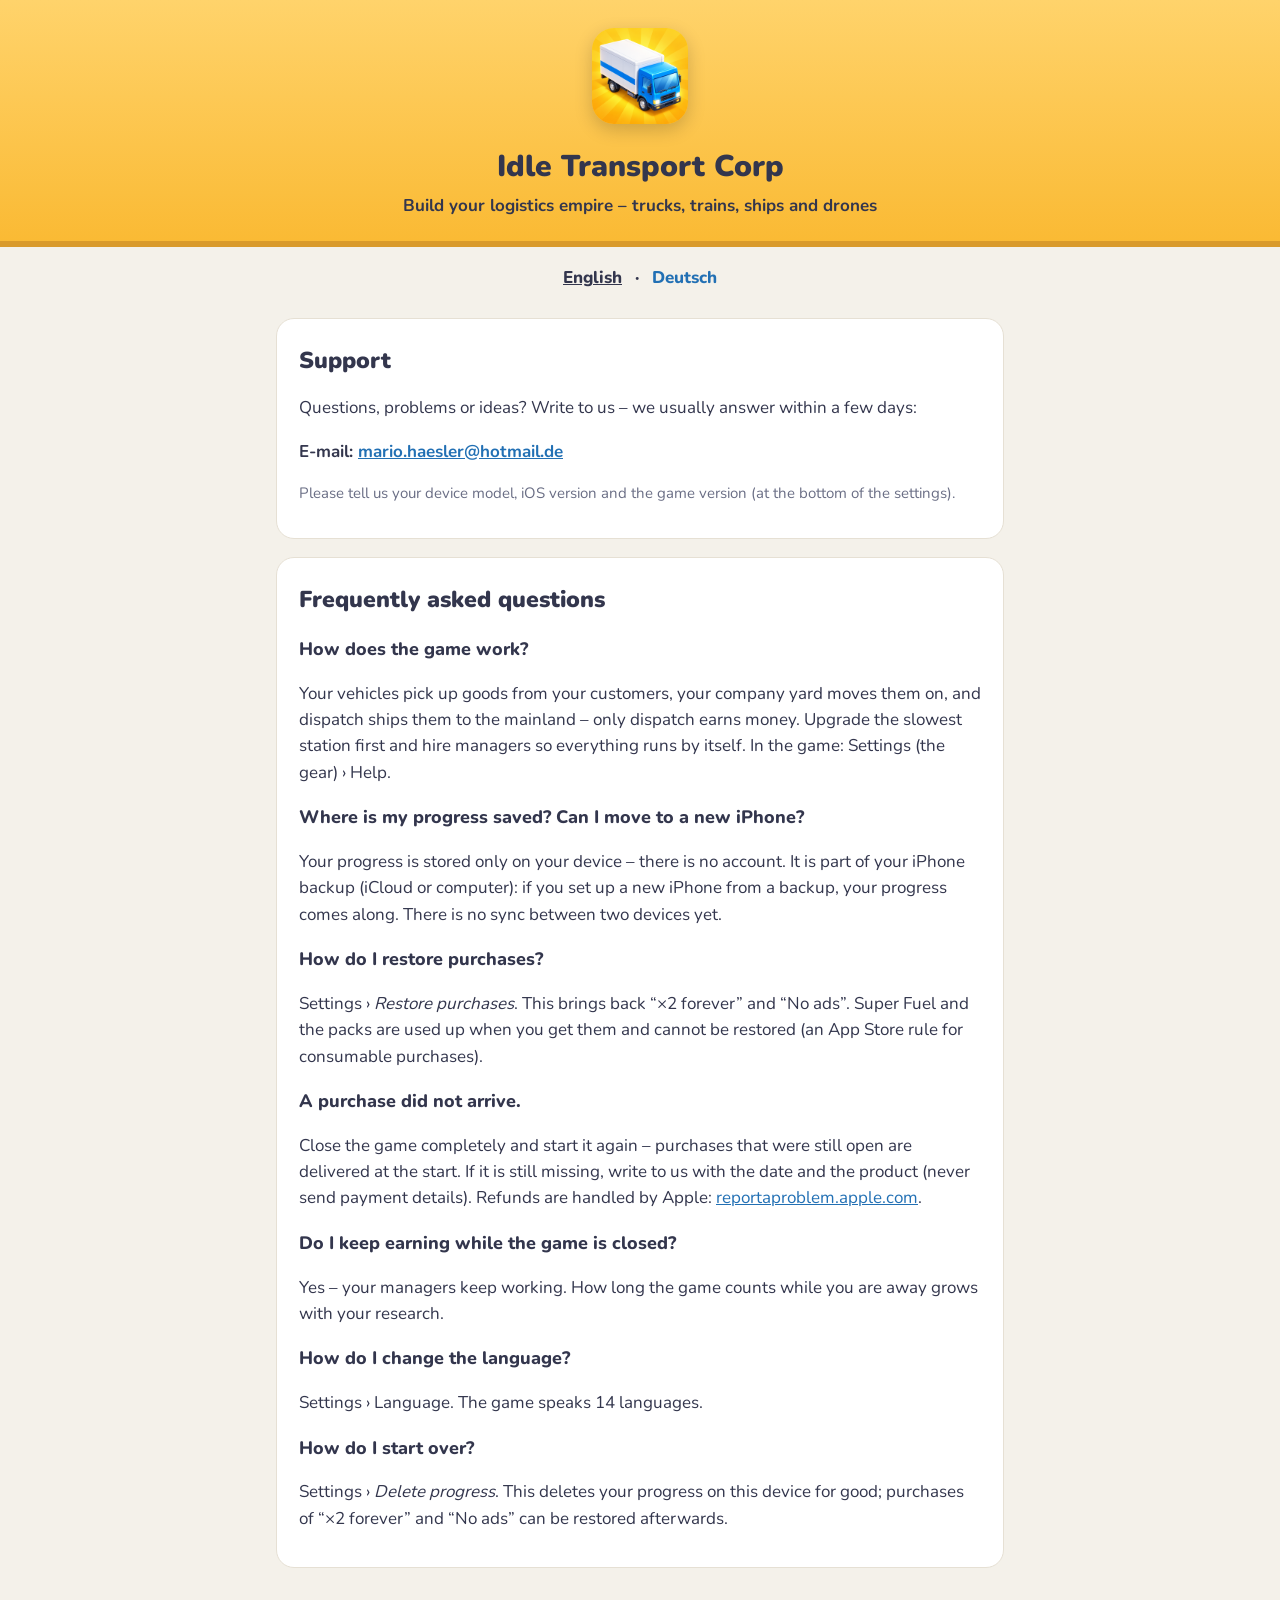
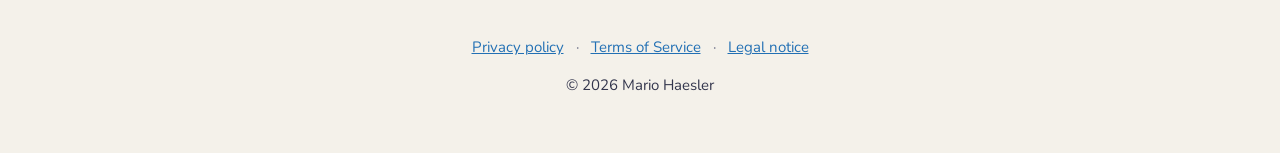
==== index.html @ 98b72921 "Add support, privacy policy, terms of service and legal notice Co-Authored-By: Claude Opus 5.5 <nore" ====
<!doctype html>
<html lang="en">
<head>
<meta charset="utf-8">
<meta name="viewport" content="width=device-width, initial-scale=1">
<title>Idle Transport Corp – Support</title>
<meta name="description" content="Support for Idle Transport Corp, the idle logistics game for iPhone: questions, purchases, contact.">
<link rel="icon" href="favicon.png">
<link rel="stylesheet" href="style.css">
<script src="site.js"></script>
</head>
<body>
<header>
  <img src="icon.png" alt="Idle Transport Corp">
  <h1>Idle Transport Corp</h1>
  <p data-lang="en">Build your logistics empire – trucks, trains, ships and drones</p>
  <p data-lang="de">Baue dein Logistik-Imperium – mit Lkw, Zügen, Schiffen und Drohnen</p>
</header>
<nav class="lang"><a href="#en">English</a> · <a href="#de">Deutsch</a></nav>
<main>

<div data-lang="en">
<section class="card">
  <h2>Support</h2>
  <p>Questions, problems or ideas? Write to us – we usually answer within a few days:</p>
  <p><strong>E-mail: <a href="mailto:mario.haesler@hotmail.de">mario.haesler@hotmail.de</a></strong></p>
  <p class="soft">Please tell us your device model, iOS version and the game version (at the bottom of the settings).</p>
</section>

<section class="card">
  <h2>Frequently asked questions</h2>

  <h3>How does the game work?</h3>
  <p>Your vehicles pick up goods from your customers, your company yard moves them on, and dispatch ships them to the
  mainland – only dispatch earns money. Upgrade the slowest station first and hire managers so everything runs by itself.
  In the game: Settings (the gear) › Help.</p>

  <h3>Where is my progress saved? Can I move to a new iPhone?</h3>
  <p>Your progress is stored only on your device – there is no account. It is part of your iPhone backup (iCloud or
  computer): if you set up a new iPhone from a backup, your progress comes along. There is no sync between two devices
  yet.</p>

  <h3>How do I restore purchases?</h3>
  <p>Settings › <em>Restore purchases</em>. This brings back “×2 forever” and “No ads”. Super Fuel and the packs are used
  up when you get them and cannot be restored (an App Store rule for consumable purchases).</p>

  <h3>A purchase did not arrive.</h3>
  <p>Close the game completely and start it again – purchases that were still open are delivered at the start. If it is
  still missing, write to us with the date and the product (never send payment details). Refunds are handled by Apple:
  <a href="https://reportaproblem.apple.com">reportaproblem.apple.com</a>.</p>

  <h3>Do I keep earning while the game is closed?</h3>
  <p>Yes – your managers keep working. How long the game counts while you are away grows with your research.</p>

  <h3>How do I change the language?</h3>
  <p>Settings › Language. The game speaks 14 languages.</p>

  <h3>How do I start over?</h3>
  <p>Settings › <em>Delete progress</em>. This deletes your progress on this device for good; purchases of “×2 forever”
  and “No ads” can be restored afterwards.</p>
</section>
</div>

<div data-lang="de">
<section class="card">
  <h2>Support</h2>
  <p>Fragen, Probleme oder Ideen? Schreib uns – wir antworten meist innerhalb weniger Tage:</p>
  <p><strong>E-Mail: <a href="mailto:mario.haesler@hotmail.de">mario.haesler@hotmail.de</a></strong></p>
  <p class="soft">Nenn uns bitte dein Gerätemodell, die iOS-Version und die Spielversion (unten in den Einstellungen).</p>
</section>

<section class="card">
  <h2>Häufige Fragen</h2>

  <h3>Wie funktioniert das Spiel?</h3>
  <p>Deine Fahrzeuge holen Waren bei deinen Kunden ab, dein Speditionshof schlägt sie um, und der Versand bringt sie zum
  Festland – erst der Versand bringt Geld. Bau zuerst die langsamste Station aus und stell Manager ein, dann läuft alles
  von selbst. Im Spiel: Einstellungen (Zahnrad) › Hilfe.</p>

  <h3>Wo liegt mein Spielstand? Kann ich auf ein neues iPhone umziehen?</h3>
  <p>Dein Spielstand liegt nur auf deinem Gerät – es gibt kein Konto. Er ist Teil deines iPhone-Backups (iCloud oder
  Computer): Richtest du ein neues iPhone aus einem Backup ein, kommt dein Spielstand mit. Einen Abgleich zwischen zwei
  Geräten gibt es noch nicht.</p>

  <h3>Wie stelle ich Käufe wieder her?</h3>
  <p>Einstellungen › <em>Käufe wiederherstellen</em>. Das holt „Für immer ×2“ und „Werbefrei“ zurück. Supertreibstoff und
  die Pakete werden beim Kauf verbraucht und lassen sich nicht wiederherstellen (eine Regel des App Store für
  Verbrauchsartikel).</p>

  <h3>Ein Kauf ist nicht angekommen.</h3>
  <p>Beende das Spiel ganz und starte es neu – noch offene Käufe werden beim Start nachgeliefert. Fehlt er dann immer
  noch, schreib uns mit Datum und Produkt (bitte nie Zahlungsdaten schicken). Erstattungen laufen über Apple:
  <a href="https://reportaproblem.apple.com">reportaproblem.apple.com</a>.</p>

  <h3>Verdiene ich weiter, wenn das Spiel geschlossen ist?</h3>
  <p>Ja – deine Manager arbeiten weiter. Wie lange das Spiel deine Abwesenheit anrechnet, wächst mit deiner Forschung.</p>

  <h3>Wie ändere ich die Sprache?</h3>
  <p>Einstellungen › Sprache. Das Spiel spricht 14 Sprachen.</p>

  <h3>Wie fange ich von vorn an?</h3>
  <p>Einstellungen › <em>Spielstand löschen</em>. Das löscht deinen Fortschritt auf diesem Gerät endgültig; „Für immer ×2“
  und „Werbefrei“ kannst du danach wiederherstellen.</p>
</section>
</div>

</main>
<footer>
  <a class="page" href="privacy.html"><span data-lang="en">Privacy policy</span><span data-lang="de">Datenschutzerklärung</span></a> ·
  <a class="page" href="terms.html"><span data-lang="en">Terms of Service</span><span data-lang="de">Nutzungsbedingungen</span></a> ·
  <a class="page" href="impressum.html"><span data-lang="en">Legal notice</span><span data-lang="de">Impressum</span></a>
  <p>© 2026 Mario Haesler</p>
</footer>
</body>
</html>
---- style.css ----
/* Idle Transport Corp - support, privacy and legal pages (GitHub Pages; no cookies, no third-party content). */
@font-face {
  font-family: "Nunito";
  src: url("fonts/Nunito.ttf") format("truetype");
  font-weight: 200 1000;
  font-display: swap;
}

:root {
  --bg: #f4f1ea;
  --card: #ffffff;
  --ink: #33364d;
  --ink-soft: #6a6e85;
  --brand: #faba34;
  --brand-edge: #d99a2b;
  --link: #2270b4;
  --line: #e6e0d4;
  --mark: #ffe9a8;
}

@media (prefers-color-scheme: dark) {
  :root:not([data-theme="light"]) {
    --bg: #1d1f2b;
    --card: #282b3a;
    --ink: #eef0f7;
    --ink-soft: #a9adc2;
    --link: #7fb8ec;
    --line: #3a3e52;
    --mark: #6b5414;
  }
}

* { box-sizing: border-box; }

body {
  margin: 0;
  background: var(--bg);
  color: var(--ink);
  font-family: "Nunito", -apple-system, "Segoe UI", Roboto, sans-serif;
  font-size: 17px;
  line-height: 1.55;
}

header {
  background: linear-gradient(180deg, #ffd36b, var(--brand));
  border-bottom: 6px solid var(--brand-edge);
  padding: 28px 16px 22px;
  text-align: center;
  color: #33364d;
}

header img { width: 96px; height: 96px; border-radius: 22px; box-shadow: 0 6px 18px rgba(0, 0, 0, 0.18); }
header h1 { margin: 12px 0 2px; font-size: 30px; font-weight: 900; }
header p { margin: 0; font-weight: 700; }

nav.lang { text-align: center; margin: 18px 0 0; font-weight: 800; }
nav.lang a { color: var(--link); text-decoration: none; margin: 0 8px; }
nav.lang a.on { color: var(--ink); text-decoration: underline; }

main { max-width: 760px; margin: 0 auto; padding: 8px 16px 40px; }

section.card {
  background: var(--card);
  border: 1px solid var(--line);
  border-radius: 18px;
  padding: 6px 22px 18px;
  margin: 18px 0;
}

h2 { font-size: 23px; font-weight: 900; margin: 18px 0 6px; }
h3 { font-size: 18px; font-weight: 800; margin: 18px 0 4px; }
p, li { color: var(--ink); }
.soft { color: var(--ink-soft); font-size: 15px; }
a { color: var(--link); }
mark { background: var(--mark); color: inherit; padding: 0 3px; border-radius: 4px; }

footer { text-align: center; padding: 10px 16px 40px; color: var(--ink-soft); font-size: 15px; }
footer a { margin: 0 8px; }

/* Only the visitor's language when JavaScript runs (site.js); without it both stay. */
.js [data-lang]:not(.shown) { display: none; }
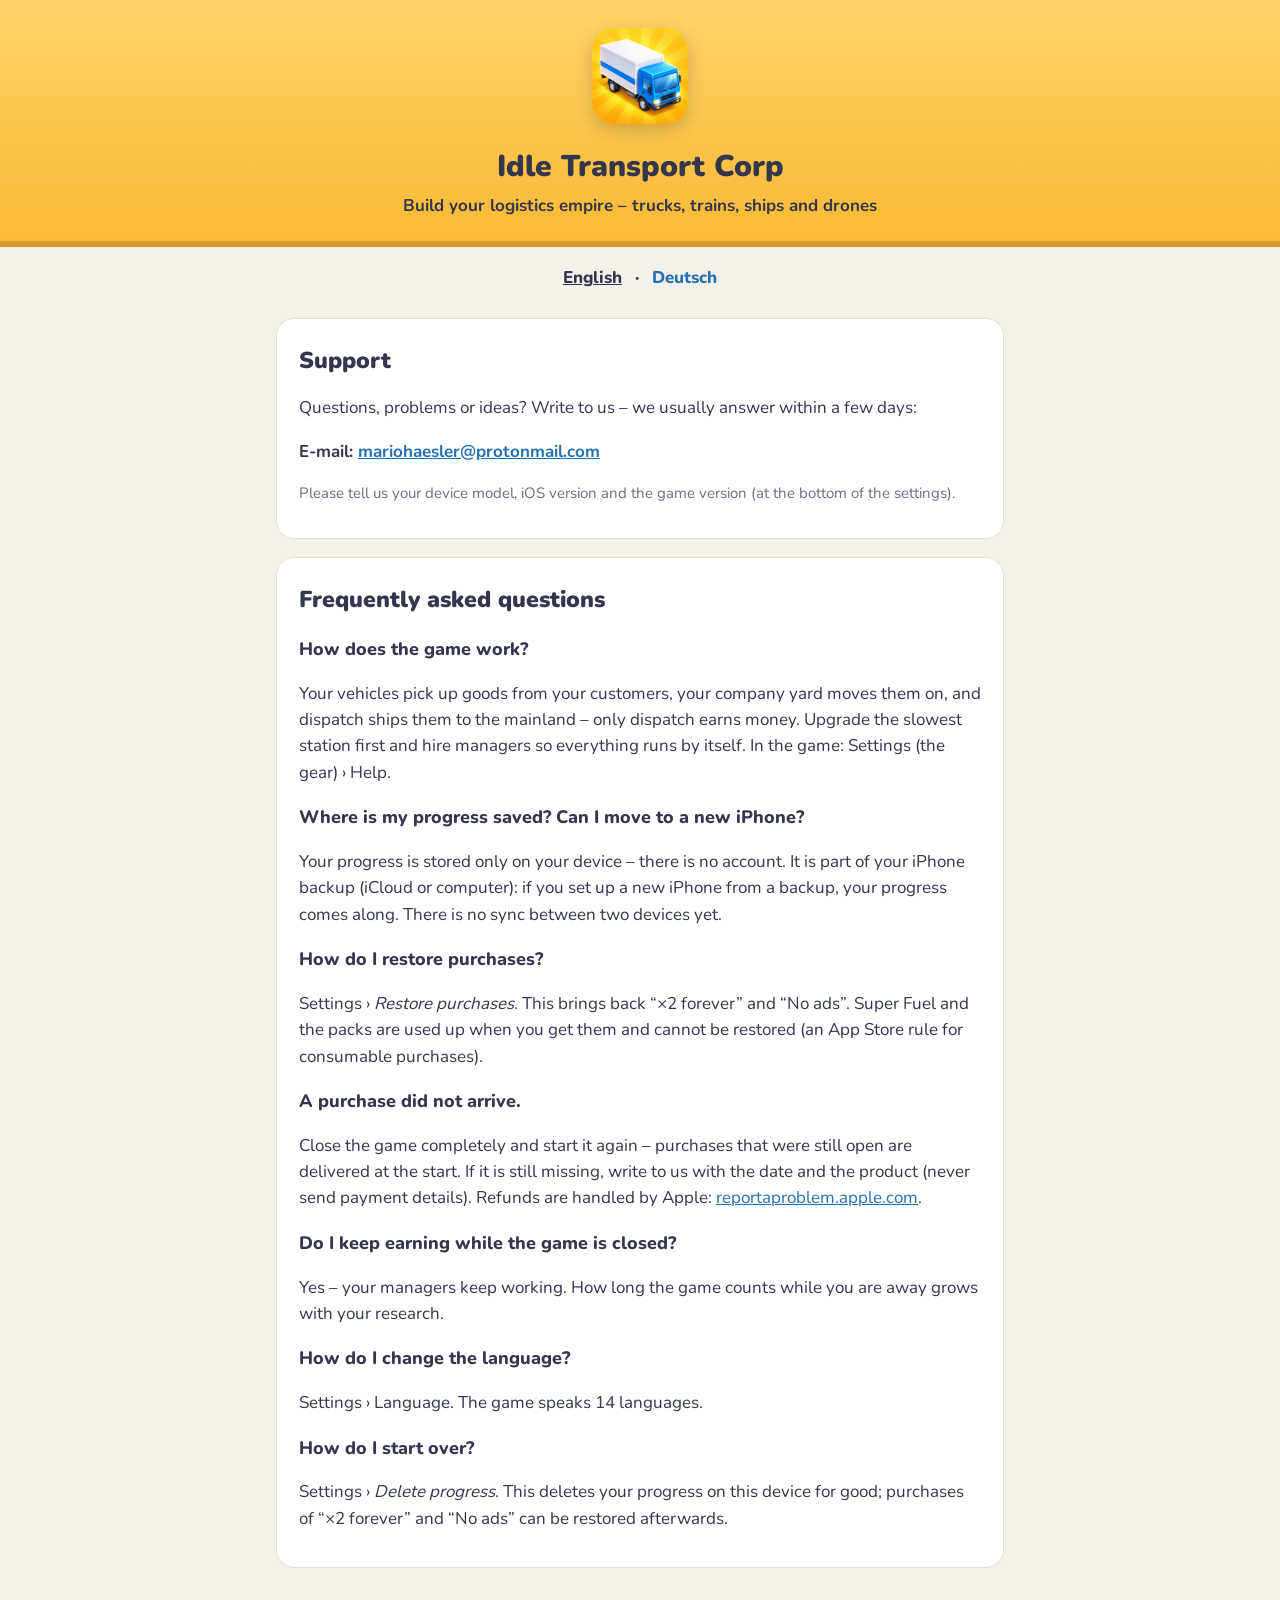
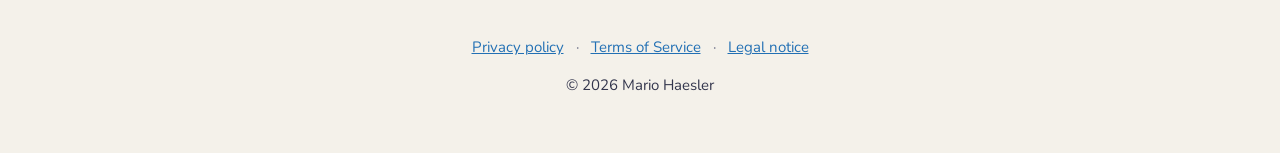
==== commit f8e49c33: "Contact e-mail: protonmail address Co-Authored-By: Claude Opus 5.5 <noreply@anthropic.com> Claude-Se" ====
--- a/index.html
+++ b/index.html
@@ -23,7 +23,7 @@
 <section class="card">
   <h2>Support</h2>
   <p>Questions, problems or ideas? Write to us – we usually answer within a few days:</p>
-  <p><strong>E-mail: <a href="mailto:mario.haesler@hotmail.de">mario.haesler@hotmail.de</a></strong></p>
+  <p><strong>E-mail: <a href="mailto:mariohaesler@protonmail.com">mariohaesler@protonmail.com</a></strong></p>
   <p class="soft">Please tell us your device model, iOS version and the game version (at the bottom of the settings).</p>
 </section>
 
@@ -65,7 +65,7 @@
 <section class="card">
   <h2>Support</h2>
   <p>Fragen, Probleme oder Ideen? Schreib uns – wir antworten meist innerhalb weniger Tage:</p>
-  <p><strong>E-Mail: <a href="mailto:mario.haesler@hotmail.de">mario.haesler@hotmail.de</a></strong></p>
+  <p><strong>E-Mail: <a href="mailto:mariohaesler@protonmail.com">mariohaesler@protonmail.com</a></strong></p>
   <p class="soft">Nenn uns bitte dein Gerätemodell, die iOS-Version und die Spielversion (unten in den Einstellungen).</p>
 </section>
 
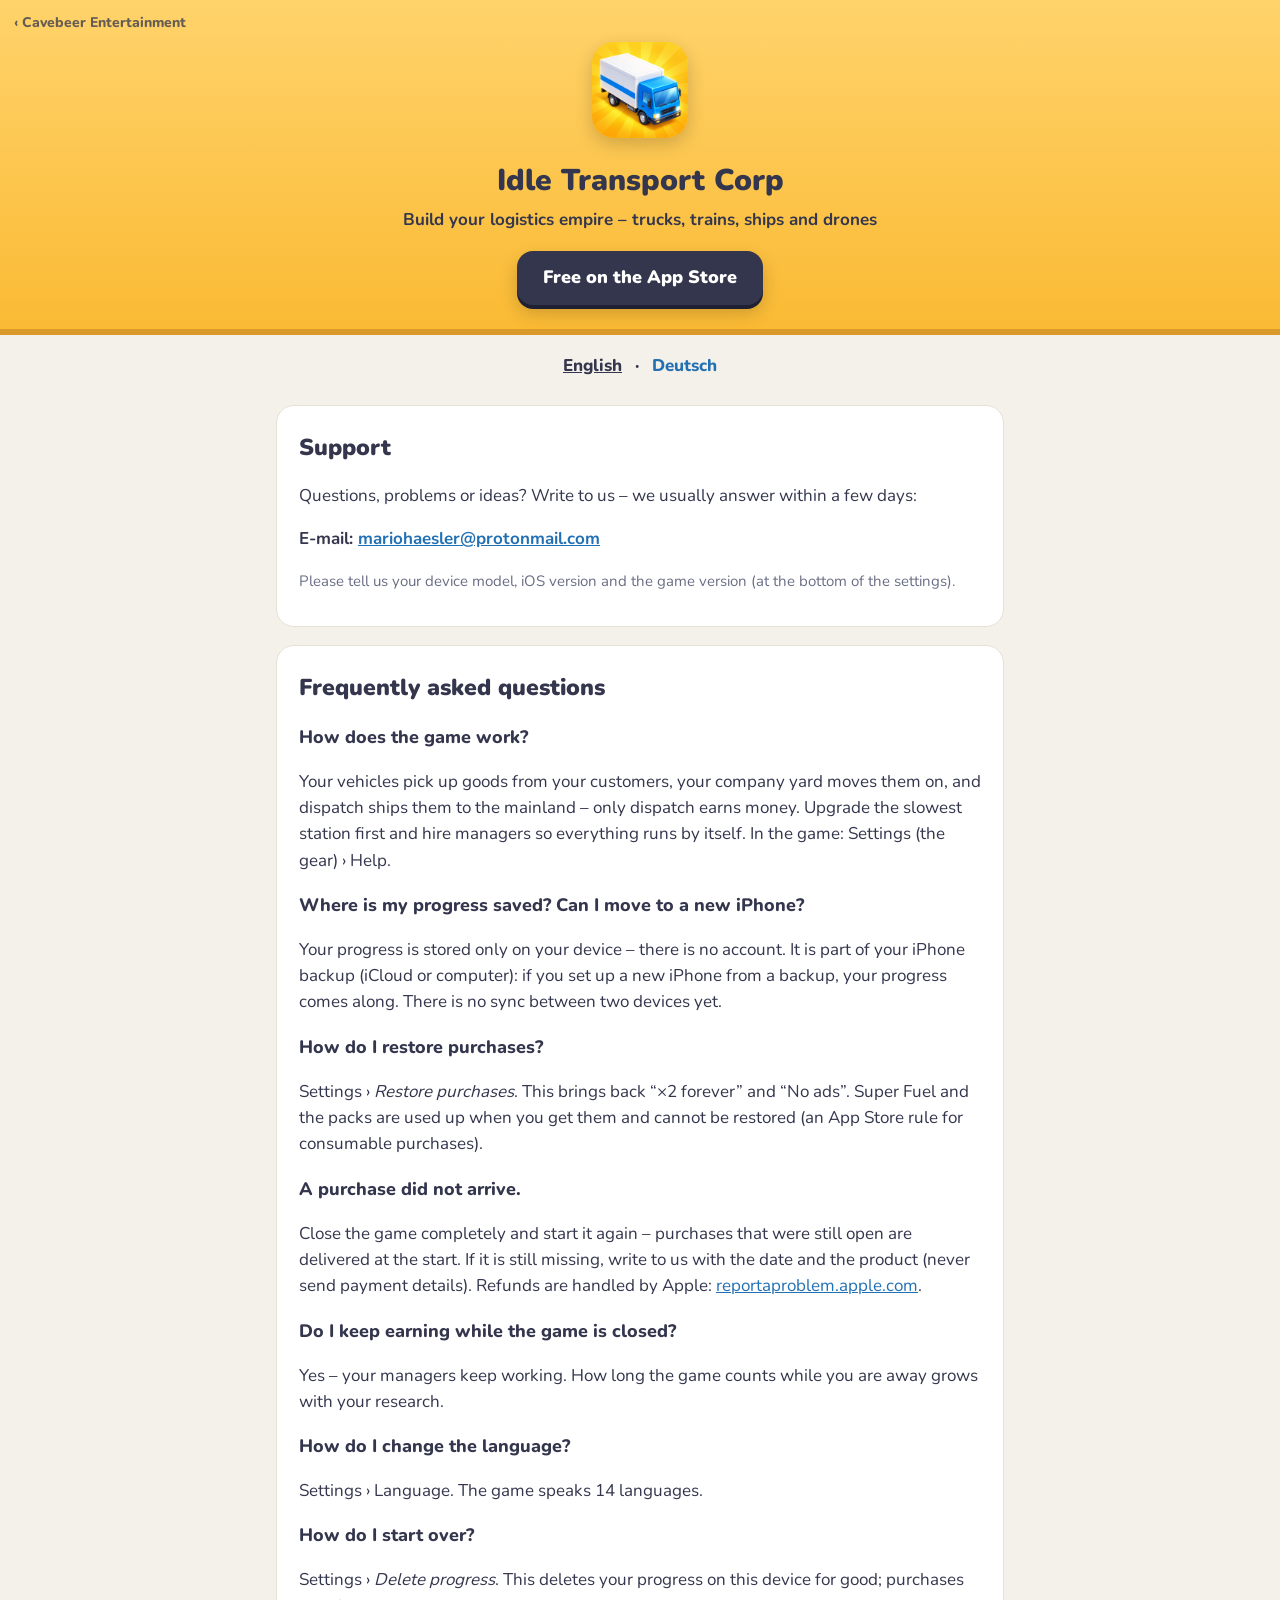
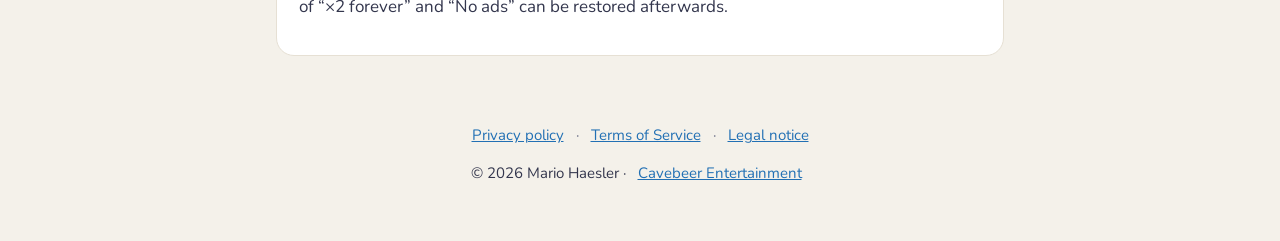
==== commit b5ccaa09: "Landing page for the TikTok bio: App Store button, in-app browser hint, link to Cavebeer Dark mode: " ====
--- a/index.html
+++ b/index.html
@@ -3,18 +3,36 @@
 <head>
 <meta charset="utf-8">
 <meta name="viewport" content="width=device-width, initial-scale=1">
-<title>Idle Transport Corp – Support</title>
-<meta name="description" content="Support for Idle Transport Corp, the idle logistics game for iPhone: questions, purchases, contact.">
+<title>Idle Transport Corp</title>
+<meta name="description" content="Idle Transport Corp, the idle logistics game for iPhone: download, support, purchases, contact.">
+<meta name="theme-color" content="#faba34">
 <link rel="icon" href="favicon.png">
-<link rel="stylesheet" href="style.css">
+<link rel="stylesheet" href="style.css?v=2">
 <script src="site.js"></script>
 </head>
 <body>
 <header>
+  <a class="studio-back" href="../">&lsaquo; Cavebeer Entertainment</a>
   <img src="icon.png" alt="Idle Transport Corp">
   <h1>Idle Transport Corp</h1>
   <p data-lang="en">Build your logistics empire – trucks, trains, ships and drones</p>
   <p data-lang="de">Baue dein Logistik-Imperium – mit Lkw, Zügen, Schiffen und Drohnen</p>
+  <a class="store" id="store" href="https://apps.apple.com/app/id6821350913"><span data-lang="en">Free on the App Store</span><span data-lang="de">Gratis im App Store</span></a>
+  <div class="iab" id="iab" hidden>
+    <div class="iab-arrow" aria-hidden="true">&#8599;</div>
+    <p class="iab-title"><span data-lang="en">This browser can't open the App Store</span><span data-lang="de">Dieser Browser kann den App Store nicht öffnen</span></p>
+    <ol data-lang="en">
+      <li>Tap <strong>&bull;&bull;&bull;</strong> in the top right corner</li>
+      <li>Choose <strong>Open in browser</strong></li>
+      <li>Tap <strong>Free on the App Store</strong> there</li>
+    </ol>
+    <ol data-lang="de">
+      <li>Tippe oben rechts auf <strong>&bull;&bull;&bull;</strong></li>
+      <li>Wähle <strong>Im Browser öffnen</strong></li>
+      <li>Tippe dort auf <strong>Gratis im App Store</strong></li>
+    </ol>
+    <button class="iab-button" type="button" id="copy-link"><span data-lang="en">Or copy the App Store link</span><span data-lang="de">Oder den App-Store-Link kopieren</span></button>
+  </div>
 </header>
 <nav class="lang"><a href="#en">English</a> · <a href="#de">Deutsch</a></nav>
 <main>
@@ -109,7 +127,32 @@
   <a class="page" href="privacy.html"><span data-lang="en">Privacy policy</span><span data-lang="de">Datenschutzerklärung</span></a> ·
   <a class="page" href="terms.html"><span data-lang="en">Terms of Service</span><span data-lang="de">Nutzungsbedingungen</span></a> ·
   <a class="page" href="impressum.html"><span data-lang="en">Legal notice</span><span data-lang="de">Impressum</span></a>
-  <p>© 2026 Mario Haesler</p>
+  <p>© 2026 Mario Haesler · <a href="../">Cavebeer Entertainment</a></p>
 </footer>
+<script>
+  // TikTok, Instagram and Facebook open links in their own in-app browser, which shows a blank page for the App Store
+  // (Apple answers an iPhone with a redirect to itms-appss://, which those browsers do not hand over). There the page
+  // shows the way out through the browser's menu and the link to copy. "?iab" previews it in any browser.
+  (function () {
+    var ua = navigator.userAgent || "";
+    var inApp = /Instagram|FBAN|FBAV|FB_IAB|TikTok|musical_ly|BytedanceWebview|Bytedance|Threads/i.test(ua);
+    if (!inApp && !/[?&]iab\b/.test(location.search)) return;
+    document.getElementById("iab").hidden = false;
+    var store = document.getElementById("store");
+    store.hidden = true;
+    store.style.display = "none";
+    var link = "https://apps.apple.com/app/id6821350913";
+    var btn = document.getElementById("copy-link");
+    btn.addEventListener("click", function () {
+      var de = document.documentElement.lang === "de";
+      var done = function () { btn.textContent = de ? "Kopiert – öffne Safari und füge ihn ein" : "Copied - open Safari and paste it"; };
+      if (navigator.clipboard && navigator.clipboard.writeText) {
+        navigator.clipboard.writeText(link).then(done, function () { prompt(de ? "Link kopieren:" : "Copy this link:", link); });
+      } else {
+        prompt(de ? "Link kopieren:" : "Copy this link:", link);
+      }
+    });
+  })();
+</script>
 </body>
 </html>
--- a/style.css
+++ b/style.css
@@ -77,5 +77,59 @@
 footer { text-align: center; padding: 10px 16px 40px; color: var(--ink-soft); font-size: 15px; }
 footer a { margin: 0 8px; }
 
+/* The way back to the studio page and the App Store button (2026-11-08: the page is the TikTok bio's landing page). */
+header { position: relative; }
+.studio-back {
+  position: absolute; top: 12px; left: 14px;
+  font-size: 14px; font-weight: 800; color: #33364d; text-decoration: none; opacity: 0.75;
+}
+.studio-back:hover { opacity: 1; }
+header img { margin-top: 14px; }
+header p, .iab p { color: #33364d; }   /* the yellow header and the white box stay light in dark mode too */
+
+.store {
+  display: inline-block;
+  margin: 18px 0 2px;
+  padding: 13px 26px;
+  border-radius: 16px;
+  background: #33364d;
+  color: #ffffff;
+  font-size: 18px;
+  font-weight: 900;
+  text-decoration: none;
+  box-shadow: 0 4px 0 #1f2133, 0 8px 18px rgba(0, 0, 0, 0.18);
+  transition: transform 0.12s ease;
+}
+.store:active { transform: translateY(3px); box-shadow: 0 1px 0 #1f2133; }
+.store[hidden] { display: none; }
+
+.iab {
+  position: relative;
+  max-width: 420px;
+  margin: 18px auto 2px;
+  padding: 16px 18px 18px;
+  text-align: left;
+  background: #ffffff;
+  border: 2px solid var(--brand-edge);
+  border-radius: 18px;
+  color: #33364d;
+}
+.iab[hidden] { display: none; }
+.iab-title { font-weight: 900; font-size: 18px; margin: 0 0 8px; padding-right: 34px; }
+.iab ol { margin: 0 0 14px; padding-left: 22px; font-weight: 600; color: #33364d; }
+.iab li { color: #33364d; }
+.iab-arrow { position: absolute; top: 6px; right: 14px; font-size: 30px; font-weight: 900; color: var(--brand-edge); }
+.iab-button {
+  width: 100%;
+  padding: 11px 14px;
+  border: 0;
+  border-radius: 12px;
+  background: #ffe9a8;
+  color: #33364d;
+  font: inherit;
+  font-weight: 800;
+  cursor: pointer;
+}
+
 /* Only the visitor's language when JavaScript runs (site.js); without it both stay. */
 .js [data-lang]:not(.shown) { display: none; }
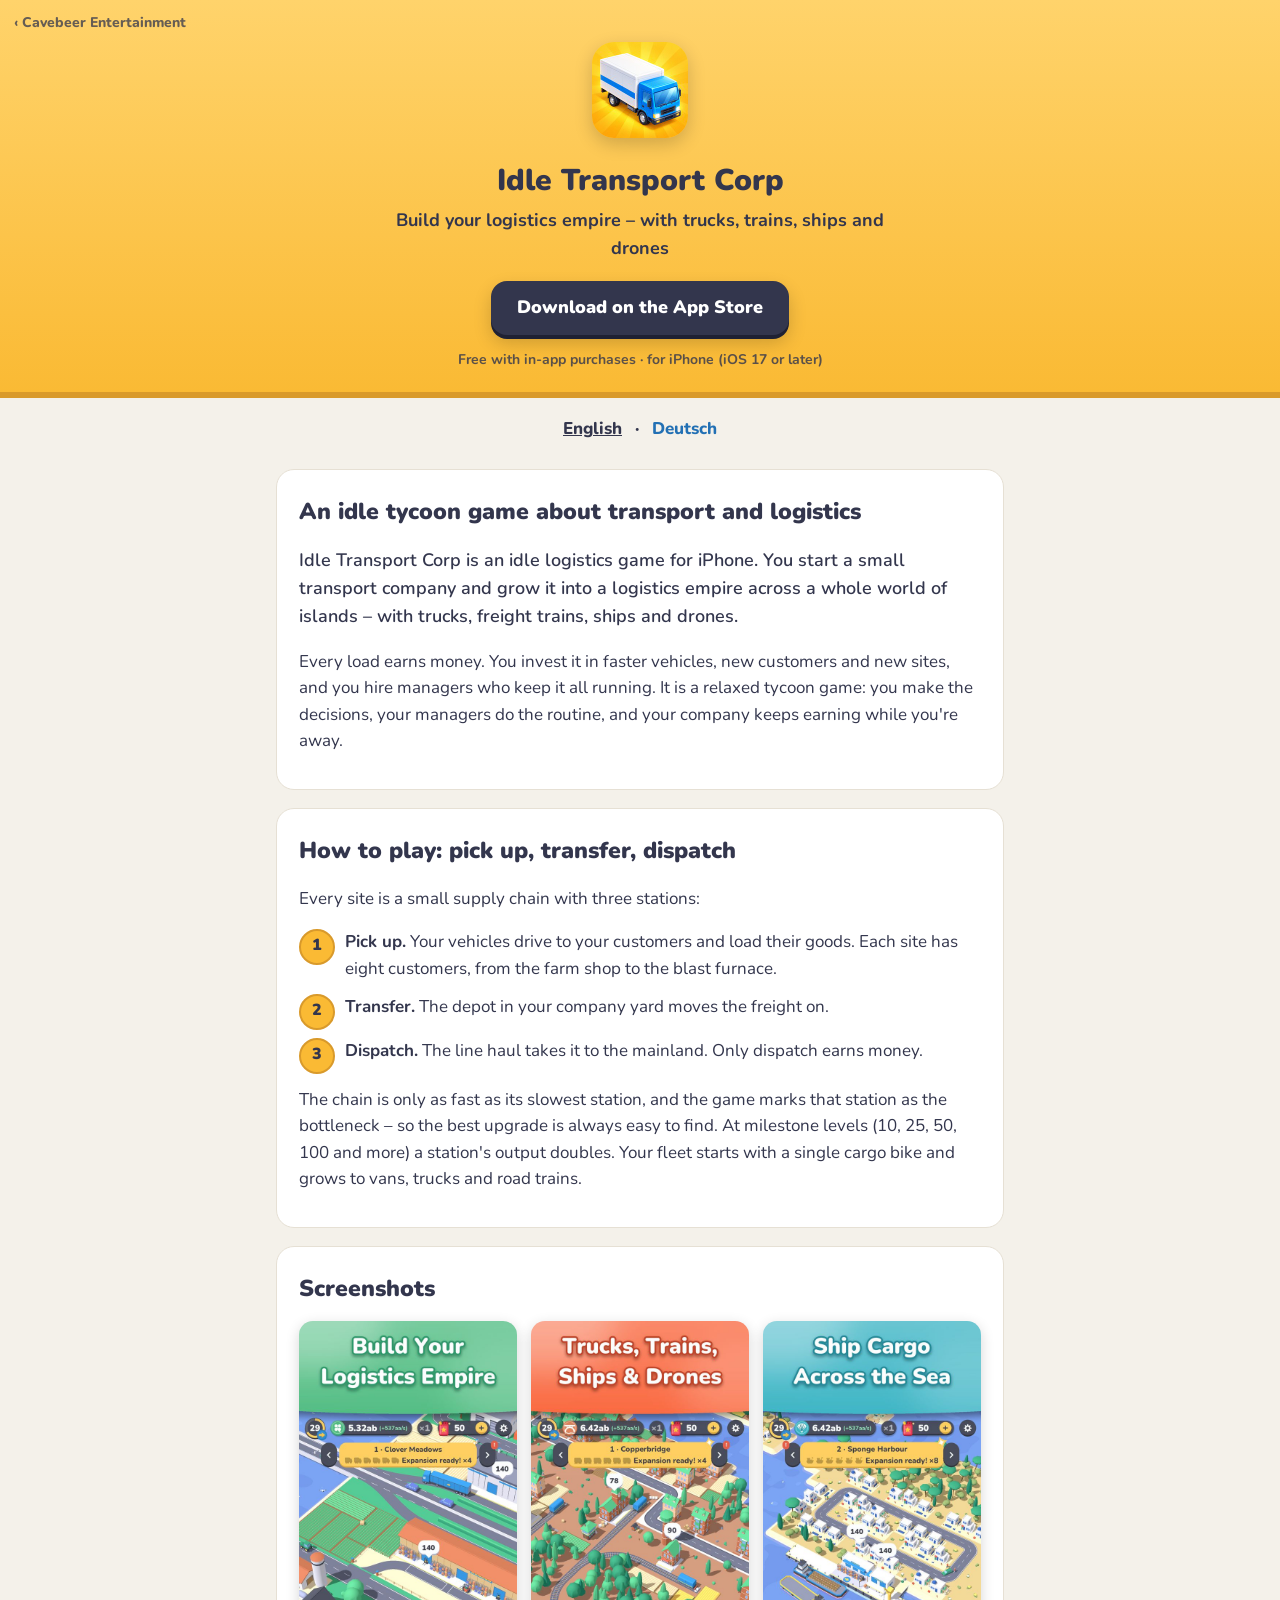
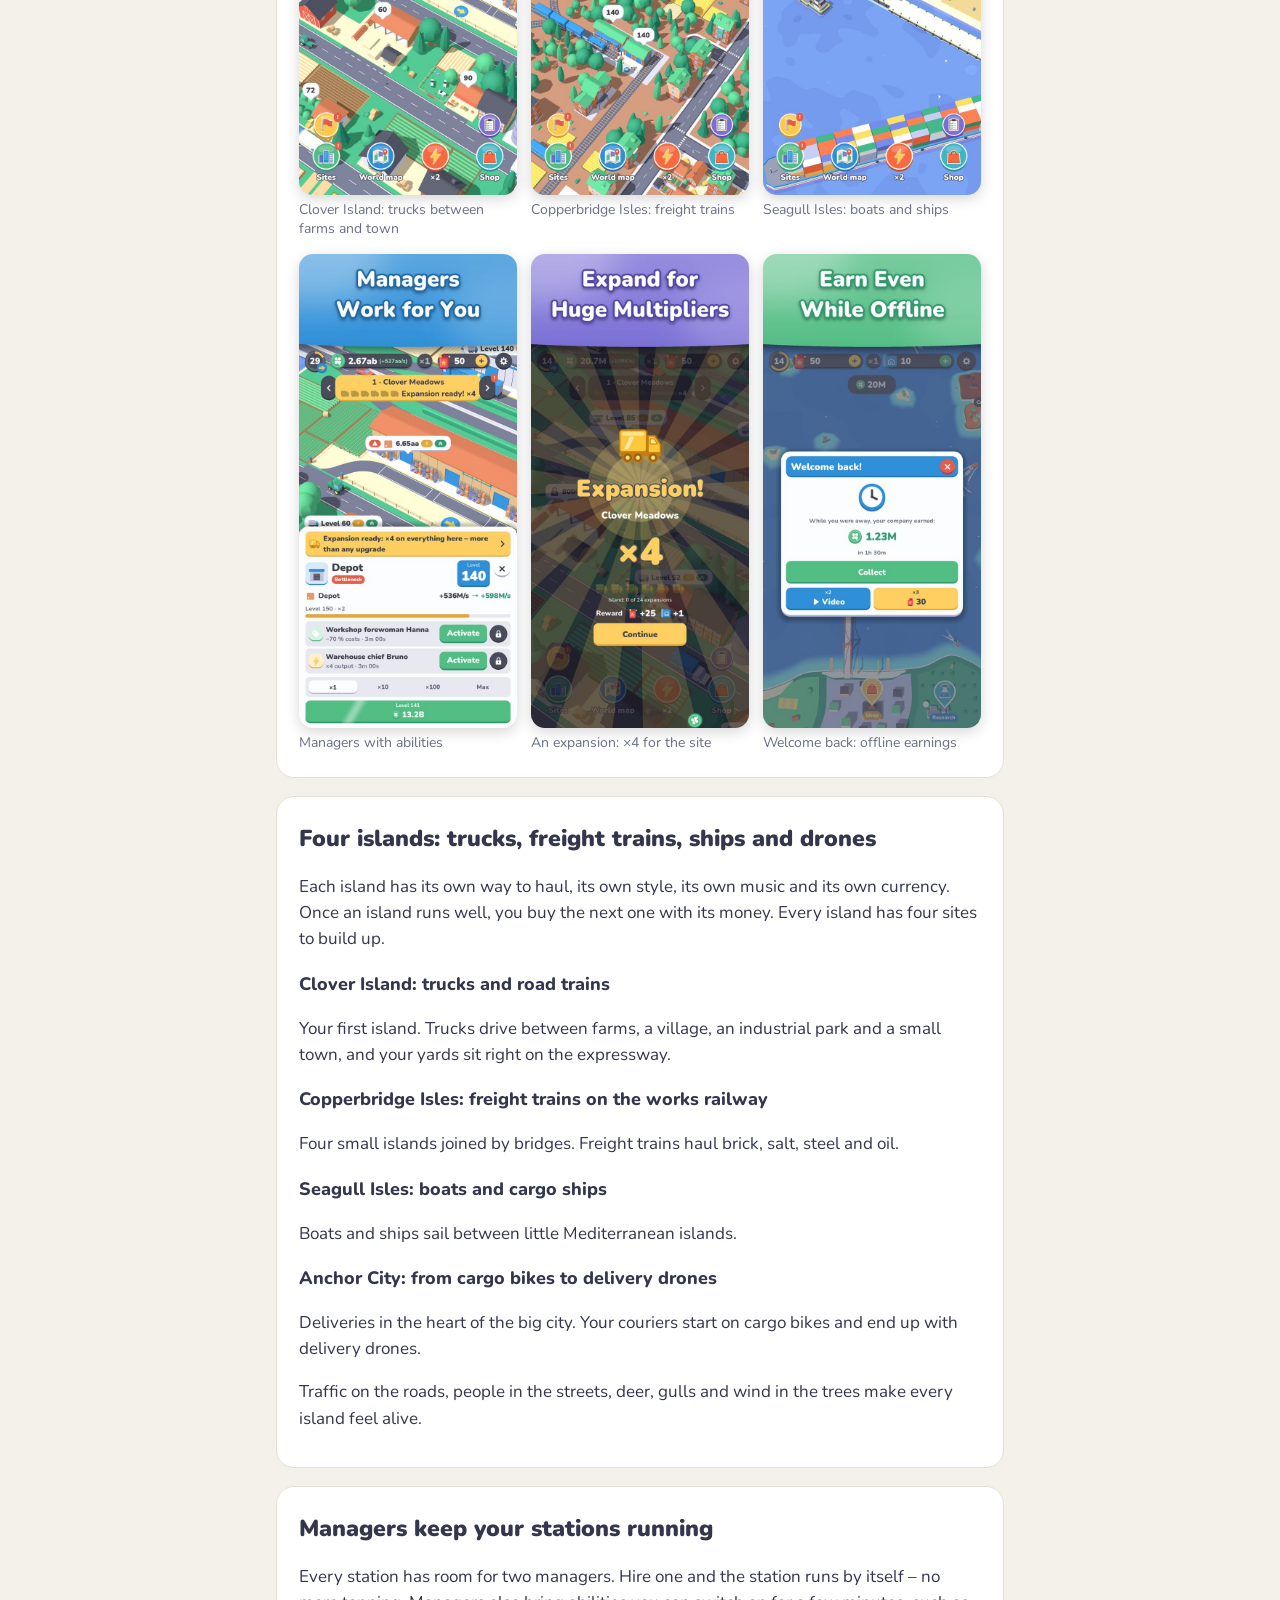
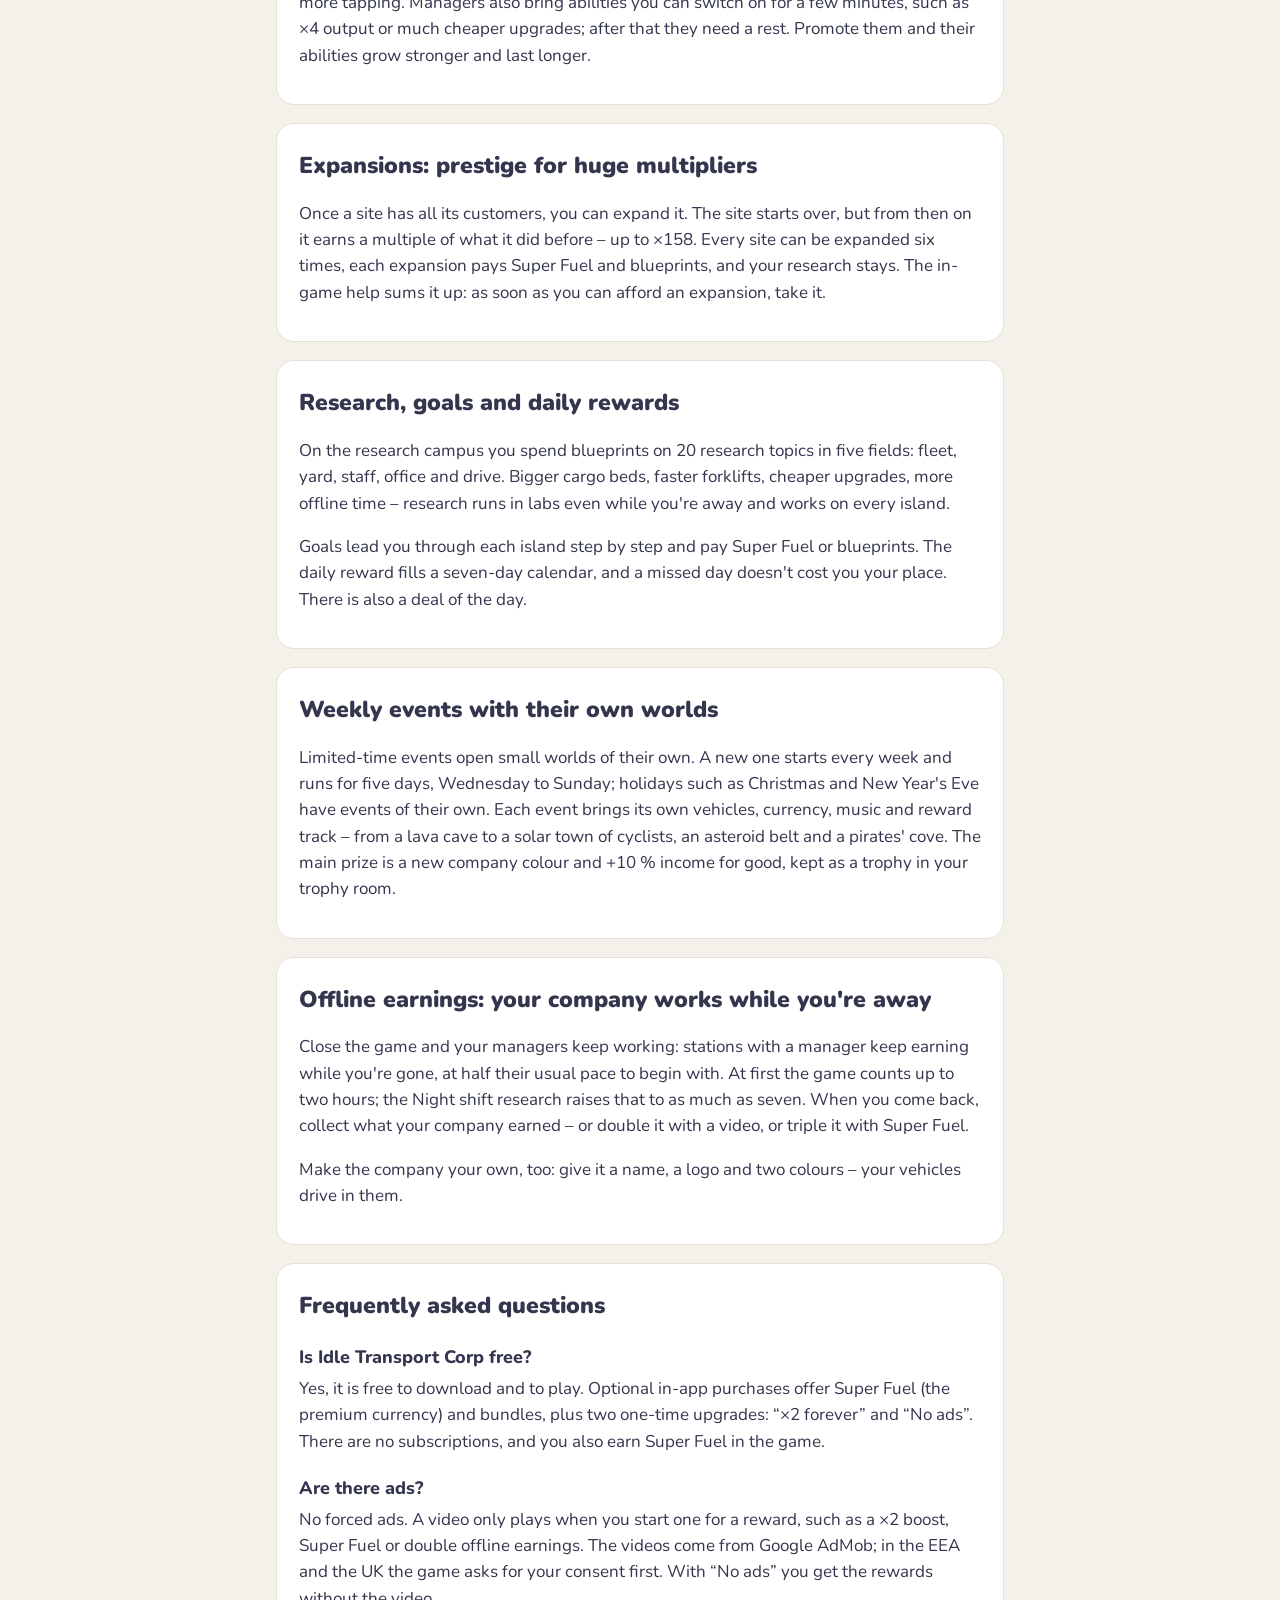
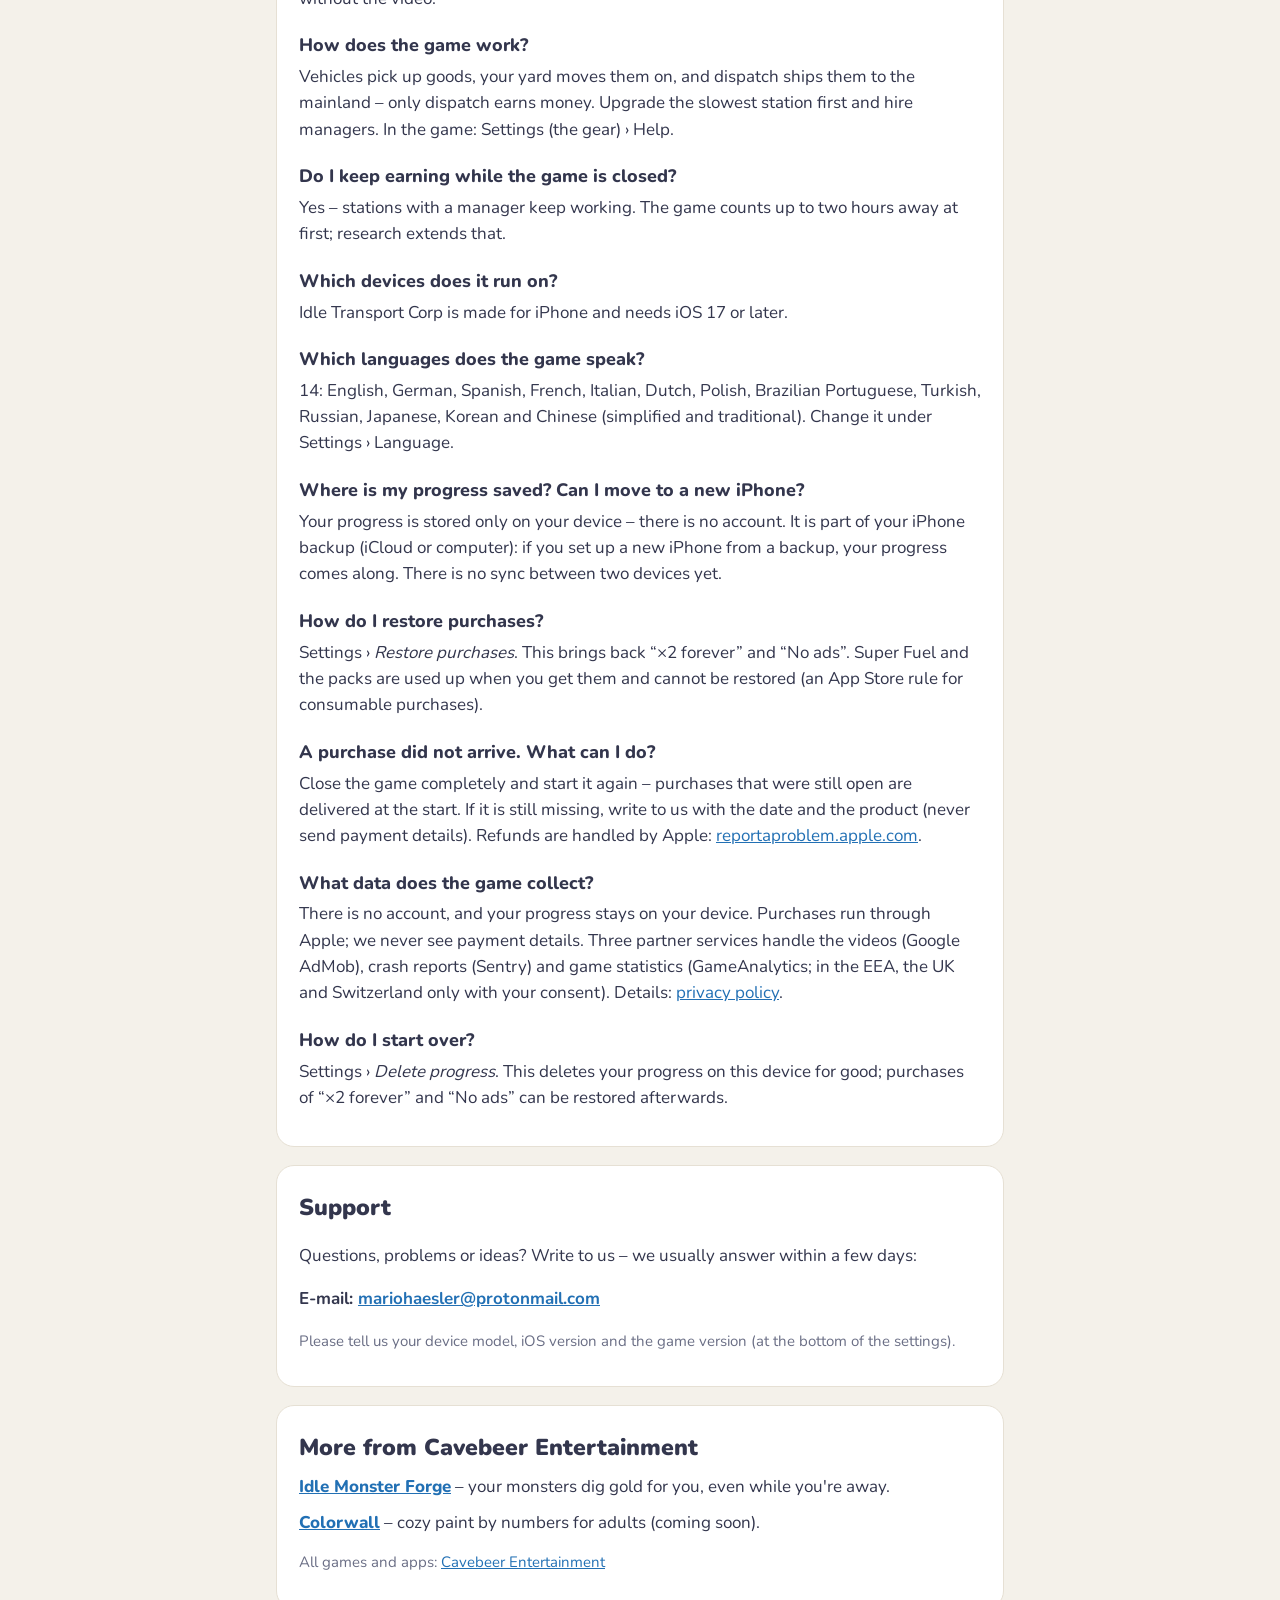
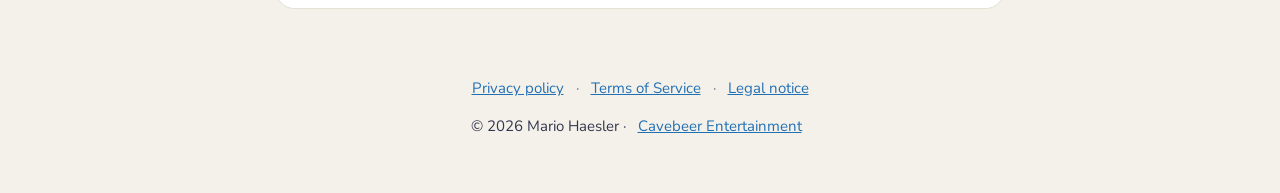
==== commit 4c7cf0ec: "Content page in English and German (de/): what the app is, how it plays, screenshots, FAQ; structure" ====
--- a/index.html
+++ b/index.html
@@ -3,130 +3,397 @@
 <head>
 <meta charset="utf-8">
 <meta name="viewport" content="width=device-width, initial-scale=1">
-<title>Idle Transport Corp</title>
-<meta name="description" content="Idle Transport Corp, the idle logistics game for iPhone: download, support, purchases, contact.">
+<title>Idle Transport Corp – Idle Logistics Tycoon for iPhone</title>
+<meta name="description" content="Build a logistics empire on your iPhone: trucks, freight trains, ships and drones haul goods across four islands. A free idle tycoon game with managers.">
+<link rel="canonical" href="https://mario-coder-apps.github.io/idletransportcorp-legal/">
+<link rel="alternate" hreflang="en" href="https://mario-coder-apps.github.io/idletransportcorp-legal/">
+<link rel="alternate" hreflang="de" href="https://mario-coder-apps.github.io/idletransportcorp-legal/de/">
+<link rel="alternate" hreflang="x-default" href="https://mario-coder-apps.github.io/idletransportcorp-legal/">
 <meta name="theme-color" content="#faba34">
+<meta name="apple-itunes-app" content="app-id=6821350913">
+<meta property="og:type" content="website">
+<meta property="og:site_name" content="Cavebeer Entertainment">
+<meta property="og:title" content="Idle Transport Corp – Idle Logistics Tycoon for iPhone">
+<meta property="og:description" content="Trucks, freight trains, ships and drones haul goods across four islands. Build your logistics empire in a free idle tycoon game for iPhone.">
+<meta property="og:url" content="https://mario-coder-apps.github.io/idletransportcorp-legal/">
+<meta property="og:image" content="https://mario-coder-apps.github.io/idletransportcorp-legal/og.jpg">
+<meta property="og:image:width" content="1200">
+<meta property="og:image:height" content="630">
+<meta property="og:image:alt" content="Idle Transport Corp: the app icon and three screenshots with trucks, freight trains and ships">
+<meta property="og:locale" content="en_US">
+<meta property="og:locale:alternate" content="de_DE">
+<meta name="twitter:card" content="summary_large_image">
+<meta name="twitter:title" content="Idle Transport Corp – Idle Logistics Tycoon for iPhone">
+<meta name="twitter:description" content="Trucks, freight trains, ships and drones haul goods across four islands. Build your logistics empire in a free idle tycoon game for iPhone.">
+<meta name="twitter:image" content="https://mario-coder-apps.github.io/idletransportcorp-legal/og.jpg">
+<meta name="twitter:image:alt" content="Idle Transport Corp: the app icon and three screenshots with trucks, freight trains and ships">
 <link rel="icon" href="favicon.png">
-<link rel="stylesheet" href="style.css?v=2">
-<script src="site.js"></script>
+<link rel="stylesheet" href="style.css?v=3">
+<script>
+  // Old links to "#de" (the App Store's German support link, the legal pages' "Support" link) open the German page.
+  // "#en" stays here.
+  (function () {
+    function go() { if (location.hash === "#de") location.replace("de/" + location.search); }
+    go();
+    window.addEventListener("hashchange", go);
+  })();
+</script>
+<script type="application/ld+json">
+{
+ "@context": "https://schema.org",
+ "@type": "MobileApplication",
+ "name": "Idle Transport Corp",
+ "alternateName": "Idle Transport Corp: Tycoon",
+ "operatingSystem": "iOS",
+ "softwareRequirements": "iOS 17.0 or later",
+ "applicationCategory": "GameApplication",
+ "applicationSubCategory": "Simulation",
+ "description": "Idle Transport Corp is an idle logistics tycoon game for iPhone: trucks, freight trains, ships and drones haul goods across four islands. Hire managers, expand your sites and keep earning while you're away.",
+ "url": "https://mario-coder-apps.github.io/idletransportcorp-legal/",
+ "image": "https://mario-coder-apps.github.io/idletransportcorp-legal/icon.png",
+ "screenshot": [
+  "https://mario-coder-apps.github.io/idletransportcorp-legal/img/clover-island-en.jpg",
+  "https://mario-coder-apps.github.io/idletransportcorp-legal/img/freight-trains-en.jpg",
+  "https://mario-coder-apps.github.io/idletransportcorp-legal/img/cargo-ships-en.jpg",
+  "https://mario-coder-apps.github.io/idletransportcorp-legal/img/managers-en.jpg",
+  "https://mario-coder-apps.github.io/idletransportcorp-legal/img/expansion-en.jpg",
+  "https://mario-coder-apps.github.io/idletransportcorp-legal/img/offline-earnings-en.jpg"
+ ],
+ "offers": {
+  "@type": "Offer",
+  "price": "0",
+  "priceCurrency": "EUR"
+ },
+ "inLanguage": [
+  "en",
+  "de",
+  "es",
+  "fr",
+  "it",
+  "nl",
+  "pl",
+  "pt-BR",
+  "tr",
+  "ru",
+  "ja",
+  "ko",
+  "zh-Hans",
+  "zh-Hant"
+ ],
+ "publisher": {
+  "@type": "Organization",
+  "name": "Cavebeer Entertainment",
+  "url": "https://mario-coder-apps.github.io/"
+ },
+ "downloadUrl": "https://apps.apple.com/app/id6821350913",
+ "installUrl": "https://apps.apple.com/app/id6821350913"
+}
+</script>
+<script type="application/ld+json">
+{
+ "@context": "https://schema.org",
+ "@type": "FAQPage",
+ "inLanguage": "en",
+ "mainEntity": [
+  {
+   "@type": "Question",
+   "name": "Is Idle Transport Corp free?",
+   "acceptedAnswer": {
+    "@type": "Answer",
+    "text": "Yes, it is free to download and to play. Optional in-app purchases offer Super Fuel (the premium currency) and bundles, plus two one-time upgrades: “×2 forever” and “No ads”. There are no subscriptions, and you also earn Super Fuel in the game."
+   }
+  },
+  {
+   "@type": "Question",
+   "name": "Are there ads?",
+   "acceptedAnswer": {
+    "@type": "Answer",
+    "text": "No forced ads. A video only plays when you start one for a reward, such as a ×2 boost, Super Fuel or double offline earnings. The videos come from Google AdMob; in the EEA and the UK the game asks for your consent first. With “No ads” you get the rewards without the video."
+   }
+  },
+  {
+   "@type": "Question",
+   "name": "How does the game work?",
+   "acceptedAnswer": {
+    "@type": "Answer",
+    "text": "Vehicles pick up goods, your yard moves them on, and dispatch ships them to the mainland – only dispatch earns money. Upgrade the slowest station first and hire managers. In the game: Settings (the gear) › Help."
+   }
+  },
+  {
+   "@type": "Question",
+   "name": "Do I keep earning while the game is closed?",
+   "acceptedAnswer": {
+    "@type": "Answer",
+    "text": "Yes – stations with a manager keep working. The game counts up to two hours away at first; research extends that."
+   }
+  },
+  {
+   "@type": "Question",
+   "name": "Which devices does it run on?",
+   "acceptedAnswer": {
+    "@type": "Answer",
+    "text": "Idle Transport Corp is made for iPhone and needs iOS 17 or later."
+   }
+  },
+  {
+   "@type": "Question",
+   "name": "Which languages does the game speak?",
+   "acceptedAnswer": {
+    "@type": "Answer",
+    "text": "14: English, German, Spanish, French, Italian, Dutch, Polish, Brazilian Portuguese, Turkish, Russian, Japanese, Korean and Chinese (simplified and traditional). Change it under Settings › Language."
+   }
+  },
+  {
+   "@type": "Question",
+   "name": "Where is my progress saved? Can I move to a new iPhone?",
+   "acceptedAnswer": {
+    "@type": "Answer",
+    "text": "Your progress is stored only on your device – there is no account. It is part of your iPhone backup (iCloud or computer): if you set up a new iPhone from a backup, your progress comes along. There is no sync between two devices yet."
+   }
+  },
+  {
+   "@type": "Question",
+   "name": "How do I restore purchases?",
+   "acceptedAnswer": {
+    "@type": "Answer",
+    "text": "Settings › Restore purchases. This brings back “×2 forever” and “No ads”. Super Fuel and the packs are used up when you get them and cannot be restored (an App Store rule for consumable purchases)."
+   }
+  },
+  {
+   "@type": "Question",
+   "name": "A purchase did not arrive. What can I do?",
+   "acceptedAnswer": {
+    "@type": "Answer",
+    "text": "Close the game completely and start it again – purchases that were still open are delivered at the start. If it is still missing, write to us with the date and the product (never send payment details). Refunds are handled by Apple: reportaproblem.apple.com."
+   }
+  },
+  {
+   "@type": "Question",
+   "name": "What data does the game collect?",
+   "acceptedAnswer": {
+    "@type": "Answer",
+    "text": "There is no account, and your progress stays on your device. Purchases run through Apple; we never see payment details. Three partner services handle the videos (Google AdMob), crash reports (Sentry) and game statistics (GameAnalytics; in the EEA, the UK and Switzerland only with your consent). Details: privacy policy."
+   }
+  },
+  {
+   "@type": "Question",
+   "name": "How do I start over?",
+   "acceptedAnswer": {
+    "@type": "Answer",
+    "text": "Settings › Delete progress. This deletes your progress on this device for good; purchases of “×2 forever” and “No ads” can be restored afterwards."
+   }
+  }
+ ]
+}
+</script>
 </head>
-<body>
+<body class="content">
 <header>
   <a class="studio-back" href="../">&lsaquo; Cavebeer Entertainment</a>
-  <img src="icon.png" alt="Idle Transport Corp">
+  <img src="img/icon-192.jpg" alt="Idle Transport Corp app icon" width="96" height="96">
   <h1>Idle Transport Corp</h1>
-  <p data-lang="en">Build your logistics empire – trucks, trains, ships and drones</p>
-  <p data-lang="de">Baue dein Logistik-Imperium – mit Lkw, Zügen, Schiffen und Drohnen</p>
-  <a class="store" id="store" href="https://apps.apple.com/app/id6821350913"><span data-lang="en">Free on the App Store</span><span data-lang="de">Gratis im App Store</span></a>
+  <p class="pitch">Build your logistics empire – with trucks, trains, ships and drones</p>
+  <a class="store" id="store" href="https://apps.apple.com/app/id6821350913">Download on the App Store</a>
   <div class="iab" id="iab" hidden>
     <div class="iab-arrow" aria-hidden="true">&#8599;</div>
-    <p class="iab-title"><span data-lang="en">This browser can't open the App Store</span><span data-lang="de">Dieser Browser kann den App Store nicht öffnen</span></p>
-    <ol data-lang="en">
+    <p class="iab-title">This browser can't open the App Store</p>
+    <ol>
       <li>Tap <strong>&bull;&bull;&bull;</strong> in the top right corner</li>
       <li>Choose <strong>Open in browser</strong></li>
-      <li>Tap <strong>Free on the App Store</strong> there</li>
+      <li>Tap <strong>Download on the App Store</strong> there</li>
     </ol>
-    <ol data-lang="de">
-      <li>Tippe oben rechts auf <strong>&bull;&bull;&bull;</strong></li>
-      <li>Wähle <strong>Im Browser öffnen</strong></li>
-      <li>Tippe dort auf <strong>Gratis im App Store</strong></li>
-    </ol>
-    <button class="iab-button" type="button" id="copy-link"><span data-lang="en">Or copy the App Store link</span><span data-lang="de">Oder den App-Store-Link kopieren</span></button>
+    <button class="iab-button" type="button" id="copy-link">Or copy the App Store link</button>
   </div>
+  <p class="platform">Free with in-app purchases · for iPhone (iOS 17 or later)</p>
 </header>
-<nav class="lang"><a href="#en">English</a> · <a href="#de">Deutsch</a></nav>
+<nav class="lang" aria-label="Language"><a href="./" hreflang="en" lang="en" aria-current="page">English</a> · <a href="de/" hreflang="de" lang="de">Deutsch</a></nav>
 <main>
 
-<div data-lang="en">
-<section class="card">
+<section class="card" id="about">
+  <h2>An idle tycoon game about transport and logistics</h2>
+  <p class="lead">Idle Transport Corp is an idle logistics game for iPhone. You start a small transport company and
+  grow it into a logistics empire across a whole world of islands – with trucks, freight trains, ships and drones.</p>
+  <p>Every load earns money. You invest it in faster vehicles, new customers and new sites, and you hire managers
+  who keep it all running. It is a relaxed tycoon game: you make the decisions, your managers do the routine, and your
+  company keeps earning while you're away.</p>
+</section>
+
+<section class="card" id="how-to-play">
+  <h2>How to play: pick up, transfer, dispatch</h2>
+  <p>Every site is a small supply chain with three stations:</p>
+  <ol class="steps">
+    <li><strong>Pick up.</strong> Your vehicles drive to your customers and load their goods. Each site has eight
+    customers, from the farm shop to the blast furnace.</li>
+    <li><strong>Transfer.</strong> The depot in your company yard moves the freight on.</li>
+    <li><strong>Dispatch.</strong> The line haul takes it to the mainland. Only dispatch earns money.</li>
+  </ol>
+  <p>The chain is only as fast as its slowest station, and the game marks that station as the bottleneck – so the
+  best upgrade is always easy to find. At milestone levels (10, 25, 50, 100 and more) a station's output
+  doubles. Your fleet starts with a single cargo bike and grows to vans, trucks and road
+  trains.</p>
+</section>
+
+<section class="card" id="screenshots">
+  <h2>Screenshots</h2>
+  <div class="shots">
+    <figure>
+      <img src="img/clover-island-en.jpg" width="600" height="1304" loading="lazy" alt="Clover Island in Idle Transport Corp: trucks on the expressway, a depot and green fields">
+      <figcaption>Clover Island: trucks between farms and town</figcaption>
+    </figure>
+    <figure>
+      <img src="img/freight-trains-en.jpg" width="600" height="1304" loading="lazy" alt="Freight trains on the works railway of the Copperbridge Isles">
+      <figcaption>Copperbridge Isles: freight trains</figcaption>
+    </figure>
+    <figure>
+      <img src="img/cargo-ships-en.jpg" width="600" height="1304" loading="lazy" alt="A harbour on the Seagull Isles with white houses and a container ship">
+      <figcaption>Seagull Isles: boats and ships</figcaption>
+    </figure>
+    <figure>
+      <img src="img/managers-en.jpg" width="600" height="1304" loading="lazy" alt="The depot station with its level, the bottleneck label and two managers with abilities to activate">
+      <figcaption>Managers with abilities</figcaption>
+    </figure>
+    <figure>
+      <img src="img/expansion-en.jpg" width="600" height="1304" loading="lazy" alt="The Expansion screen: Clover Meadows earns ×4 after its first expansion">
+      <figcaption>An expansion: ×4 for the site</figcaption>
+    </figure>
+    <figure>
+      <img src="img/offline-earnings-en.jpg" width="600" height="1304" loading="lazy" alt="The Welcome back window with the money earned offline and buttons to collect it, double it with a video or triple it">
+      <figcaption>Welcome back: offline earnings</figcaption>
+    </figure>
+  </div>
+</section>
+
+<section class="card" id="islands">
+  <h2>Four islands: trucks, freight trains, ships and drones</h2>
+  <p>Each island has its own way to haul, its own style, its own music and its own currency. Once an island runs
+  well, you buy the next one with its money. Every island has four sites to build up.</p>
+  <h3>Clover Island: trucks and road trains</h3>
+  <p>Your first island. Trucks drive between farms, a village, an industrial park and a small town, and your yards
+  sit right on the expressway.</p>
+  <h3>Copperbridge Isles: freight trains on the works railway</h3>
+  <p>Four small islands joined by bridges. Freight trains haul brick, salt, steel and oil.</p>
+  <h3>Seagull Isles: boats and cargo ships</h3>
+  <p>Boats and ships sail between little Mediterranean islands.</p>
+  <h3>Anchor City: from cargo bikes to delivery drones</h3>
+  <p>Deliveries in the heart of the big city. Your couriers start on cargo bikes and end up with delivery drones.</p>
+  <p>Traffic on the roads, people in the streets, deer, gulls and wind in the trees make every island feel alive.</p>
+</section>
+
+<section class="card" id="managers">
+  <h2>Managers keep your stations running</h2>
+  <p>Every station has room for two managers. Hire one and the station runs by itself – no more tapping. Managers
+  also bring abilities you can switch on for a few minutes, such as ×4 output or much cheaper upgrades; after that
+  they need a rest. Promote them and their abilities grow stronger and last longer.</p>
+</section>
+
+<section class="card" id="expansions">
+  <h2>Expansions: prestige for huge multipliers</h2>
+  <p>Once a site has all its customers, you can expand it. The site starts over, but from then on it earns a
+  multiple of what it did before – up to ×158. Every site can be expanded six times, each expansion pays Super Fuel
+  and blueprints, and your research stays. The in-game help sums it up: as soon as you can afford an expansion, take
+  it.</p>
+</section>
+
+<section class="card" id="research">
+  <h2>Research, goals and daily rewards</h2>
+  <p>On the research campus you spend blueprints on 20 research topics in five fields: fleet, yard, staff, office and
+  drive. Bigger cargo beds, faster forklifts, cheaper upgrades, more offline time – research runs in labs even while
+  you're away and works on every island.</p>
+  <p>Goals lead you through each island step by step and pay Super Fuel or blueprints. The daily reward fills a
+  seven-day calendar, and a missed day doesn't cost you your place. There is also a deal of the day.</p>
+</section>
+
+<section class="card" id="events">
+  <h2>Weekly events with their own worlds</h2>
+  <p>Limited-time events open small worlds of their own. A new one starts every week and runs for five days,
+  Wednesday to Sunday; holidays such as Christmas and New Year's Eve have events of their own. Each
+  event brings its own vehicles, currency, music and reward track – from a lava cave to a solar town of cyclists, an
+  asteroid belt and a pirates' cove. The main prize is a new company colour and +10&nbsp;% income for good, kept as a
+  trophy in your trophy room.</p>
+</section>
+
+<section class="card" id="offline">
+  <h2>Offline earnings: your company works while you're away</h2>
+  <p>Close the game and your managers keep working: stations with a manager keep earning while you're gone, at half
+  their usual pace to begin with. At first the game counts up to two hours; the Night shift research raises that to as much as seven. When you
+  come back, collect what your company earned – or double it with a video, or triple it with Super Fuel.</p>
+  <p>Make the company your own, too: give it a name, a logo and two colours – your vehicles drive in them.</p>
+</section>
+
+<section class="card faq" id="faq">
+  <h2>Frequently asked questions</h2>
+
+  <h3>Is Idle Transport Corp free?</h3>
+  <p>Yes, it is free to download and to play. Optional in-app purchases offer Super Fuel (the premium currency) and
+  bundles, plus two one-time upgrades: “×2 forever” and “No ads”. There are no subscriptions, and you also earn Super
+  Fuel in the game.</p>
+
+  <h3>Are there ads?</h3>
+  <p>No forced ads. A video only plays when you start one for a reward, such as a ×2 boost, Super Fuel or double
+  offline earnings. The videos come from Google AdMob; in the EEA and the UK the game asks for your consent first.
+  With “No ads” you get the rewards without the video.</p>
+
+  <h3>How does the game work?</h3>
+  <p>Vehicles pick up goods, your yard moves them on, and dispatch ships them to the mainland – only dispatch earns
+  money. Upgrade the slowest station first and hire managers. In the game: Settings (the gear) › Help.</p>
+
+  <h3>Do I keep earning while the game is closed?</h3>
+  <p>Yes – stations with a manager keep working. The game counts up to two hours away at first; research extends
+  that.</p>
+
+  <h3>Which devices does it run on?</h3>
+  <p>Idle Transport Corp is made for iPhone and needs iOS 17 or later.</p>
+
+  <h3>Which languages does the game speak?</h3>
+  <p>14: English, German, Spanish, French, Italian, Dutch, Polish, Brazilian Portuguese, Turkish, Russian, Japanese,
+  Korean and Chinese (simplified and traditional). Change it under Settings › Language.</p>
+
+  <h3>Where is my progress saved? Can I move to a new iPhone?</h3>
+  <p>Your progress is stored only on your device – there is no account. It is part of your iPhone backup (iCloud or
+  computer): if you set up a new iPhone from a backup, your progress comes along. There is no sync between two devices
+  yet.</p>
+
+  <h3>How do I restore purchases?</h3>
+  <p>Settings › <em>Restore purchases</em>. This brings back “×2 forever” and “No ads”. Super Fuel and the packs are used
+  up when you get them and cannot be restored (an App Store rule for consumable purchases).</p>
+
+  <h3>A purchase did not arrive. What can I do?</h3>
+  <p>Close the game completely and start it again – purchases that were still open are delivered at the start. If it is
+  still missing, write to us with the date and the product (never send payment details). Refunds are handled by Apple:
+  <a href="https://reportaproblem.apple.com">reportaproblem.apple.com</a>.</p>
+
+  <h3>What data does the game collect?</h3>
+  <p>There is no account, and your progress stays on your device. Purchases run through Apple; we never see payment
+  details. Three partner services handle the videos (Google AdMob), crash reports (Sentry) and game statistics
+  (GameAnalytics; in the EEA, the UK and Switzerland only with your consent). Details: <a href="privacy.html#en">privacy policy</a>.</p>
+
+  <h3>How do I start over?</h3>
+  <p>Settings › <em>Delete progress</em>. This deletes your progress on this device for good; purchases of “×2 forever”
+  and “No ads” can be restored afterwards.</p>
+</section>
+
+<section class="card" id="support">
   <h2>Support</h2>
   <p>Questions, problems or ideas? Write to us – we usually answer within a few days:</p>
   <p><strong>E-mail: <a href="mailto:mariohaesler@protonmail.com">mariohaesler@protonmail.com</a></strong></p>
   <p class="soft">Please tell us your device model, iOS version and the game version (at the bottom of the settings).</p>
 </section>
 
-<section class="card">
-  <h2>Frequently asked questions</h2>
-
-  <h3>How does the game work?</h3>
-  <p>Your vehicles pick up goods from your customers, your company yard moves them on, and dispatch ships them to the
-  mainland – only dispatch earns money. Upgrade the slowest station first and hire managers so everything runs by itself.
-  In the game: Settings (the gear) › Help.</p>
-
-  <h3>Where is my progress saved? Can I move to a new iPhone?</h3>
-  <p>Your progress is stored only on your device – there is no account. It is part of your iPhone backup (iCloud or
-  computer): if you set up a new iPhone from a backup, your progress comes along. There is no sync between two devices
-  yet.</p>
-
-  <h3>How do I restore purchases?</h3>
-  <p>Settings › <em>Restore purchases</em>. This brings back “×2 forever” and “No ads”. Super Fuel and the packs are used
-  up when you get them and cannot be restored (an App Store rule for consumable purchases).</p>
-
-  <h3>A purchase did not arrive.</h3>
-  <p>Close the game completely and start it again – purchases that were still open are delivered at the start. If it is
-  still missing, write to us with the date and the product (never send payment details). Refunds are handled by Apple:
-  <a href="https://reportaproblem.apple.com">reportaproblem.apple.com</a>.</p>
-
-  <h3>Do I keep earning while the game is closed?</h3>
-  <p>Yes – your managers keep working. How long the game counts while you are away grows with your research.</p>
-
-  <h3>How do I change the language?</h3>
-  <p>Settings › Language. The game speaks 14 languages.</p>
-
-  <h3>How do I start over?</h3>
-  <p>Settings › <em>Delete progress</em>. This deletes your progress on this device for good; purchases of “×2 forever”
-  and “No ads” can be restored afterwards.</p>
-</section>
-</div>
-
-<div data-lang="de">
-<section class="card">
-  <h2>Support</h2>
-  <p>Fragen, Probleme oder Ideen? Schreib uns – wir antworten meist innerhalb weniger Tage:</p>
-  <p><strong>E-Mail: <a href="mailto:mariohaesler@protonmail.com">mariohaesler@protonmail.com</a></strong></p>
-  <p class="soft">Nenn uns bitte dein Gerätemodell, die iOS-Version und die Spielversion (unten in den Einstellungen).</p>
-</section>
-
-<section class="card">
-  <h2>Häufige Fragen</h2>
-
-  <h3>Wie funktioniert das Spiel?</h3>
-  <p>Deine Fahrzeuge holen Waren bei deinen Kunden ab, dein Speditionshof schlägt sie um, und der Versand bringt sie zum
-  Festland – erst der Versand bringt Geld. Bau zuerst die langsamste Station aus und stell Manager ein, dann läuft alles
-  von selbst. Im Spiel: Einstellungen (Zahnrad) › Hilfe.</p>
-
-  <h3>Wo liegt mein Spielstand? Kann ich auf ein neues iPhone umziehen?</h3>
-  <p>Dein Spielstand liegt nur auf deinem Gerät – es gibt kein Konto. Er ist Teil deines iPhone-Backups (iCloud oder
-  Computer): Richtest du ein neues iPhone aus einem Backup ein, kommt dein Spielstand mit. Einen Abgleich zwischen zwei
-  Geräten gibt es noch nicht.</p>
-
-  <h3>Wie stelle ich Käufe wieder her?</h3>
-  <p>Einstellungen › <em>Käufe wiederherstellen</em>. Das holt „Für immer ×2“ und „Werbefrei“ zurück. Supertreibstoff und
-  die Pakete werden beim Kauf verbraucht und lassen sich nicht wiederherstellen (eine Regel des App Store für
-  Verbrauchsartikel).</p>
-
-  <h3>Ein Kauf ist nicht angekommen.</h3>
-  <p>Beende das Spiel ganz und starte es neu – noch offene Käufe werden beim Start nachgeliefert. Fehlt er dann immer
-  noch, schreib uns mit Datum und Produkt (bitte nie Zahlungsdaten schicken). Erstattungen laufen über Apple:
-  <a href="https://reportaproblem.apple.com">reportaproblem.apple.com</a>.</p>
-
-  <h3>Verdiene ich weiter, wenn das Spiel geschlossen ist?</h3>
-  <p>Ja – deine Manager arbeiten weiter. Wie lange das Spiel deine Abwesenheit anrechnet, wächst mit deiner Forschung.</p>
-
-  <h3>Wie ändere ich die Sprache?</h3>
-  <p>Einstellungen › Sprache. Das Spiel spricht 14 Sprachen.</p>
-
-  <h3>Wie fange ich von vorn an?</h3>
-  <p>Einstellungen › <em>Spielstand löschen</em>. Das löscht deinen Fortschritt auf diesem Gerät endgültig; „Für immer ×2“
-  und „Werbefrei“ kannst du danach wiederherstellen.</p>
-</section>
-</div>
+<section class="card" id="more">
+  <h2>More from Cavebeer Entertainment</h2>
+  <ul class="apps">
+    <li><a href="../idlemonsterforge-legal/">Idle Monster Forge</a> – your monsters dig gold for you, even while
+    you're away.</li>
+    <li><a href="../colorwall-legal/">Colorwall</a> – cozy paint by numbers for adults (coming soon).</li>
+  </ul>
+  <p class="soft">All games and apps: <a href="../">Cavebeer Entertainment</a></p>
+</section>
 
 </main>
 <footer>
-  <a class="page" href="privacy.html"><span data-lang="en">Privacy policy</span><span data-lang="de">Datenschutzerklärung</span></a> ·
-  <a class="page" href="terms.html"><span data-lang="en">Terms of Service</span><span data-lang="de">Nutzungsbedingungen</span></a> ·
-  <a class="page" href="impressum.html"><span data-lang="en">Legal notice</span><span data-lang="de">Impressum</span></a>
+  <a href="privacy.html#en">Privacy policy</a> ·
+  <a href="terms.html#en">Terms of Service</a> ·
+  <a href="impressum.html#en">Legal notice</a>
   <p>© 2026 Mario Haesler · <a href="../">Cavebeer Entertainment</a></p>
 </footer>
 <script>
--- a/style.css
+++ b/style.css
@@ -133,3 +133,42 @@
 
 /* Only the visitor's language when JavaScript runs (site.js); without it both stay. */
 .js [data-lang]:not(.shown) { display: none; }
+
+/* The content pages (index.html in English, de/index.html in German; 2026-11-16): pitch, platform line, screenshots,
+   the three steps, the FAQ and the links to the other apps. The legal pages do not use these classes. */
+header .pitch { font-size: 18px; max-width: 520px; margin: 0 auto; }
+header .platform { margin-top: 12px; font-size: 14px; font-weight: 700; opacity: 0.8; }
+nav.lang a[aria-current] { color: var(--ink); text-decoration: underline; }
+
+.lead { font-size: 18px; font-weight: 600; }
+
+ol.steps { list-style: none; counter-reset: step; padding: 0; margin: 10px 0 6px; }
+ol.steps li { counter-increment: step; position: relative; padding: 0 0 0 46px; margin: 0 0 12px; min-height: 32px; }
+ol.steps li::before {
+  content: counter(step);
+  position: absolute; left: 0; top: 0;
+  width: 32px; height: 32px; border-radius: 50%;
+  background: var(--brand); border: 2px solid var(--brand-edge);
+  color: #33364d; font-weight: 900; font-size: 16px; line-height: 28px; text-align: center;
+}
+
+.shots { display: grid; grid-template-columns: repeat(2, minmax(0, 1fr)); gap: 16px 14px; margin: 14px 0 6px; }
+@media (min-width: 620px) { .shots { grid-template-columns: repeat(3, minmax(0, 1fr)); } }
+.shots figure { margin: 0; }
+.shots img {
+  display: block; width: 100%; height: auto;
+  border-radius: 14px; box-shadow: 0 4px 14px rgba(0, 0, 0, 0.16);
+  background: var(--line);
+}
+.shots figcaption { margin-top: 6px; font-size: 14px; line-height: 1.35; color: var(--ink-soft); }
+
+.faq h3 { margin-top: 20px; }
+.faq p { margin-top: 0; }
+
+ul.apps { list-style: none; padding: 0; margin: 8px 0 4px; }
+ul.apps li { margin: 0 0 10px; }
+ul.apps a { font-weight: 800; }
+
+@media (max-width: 420px) {
+  .content section.card { padding: 4px 18px 14px; }
+}
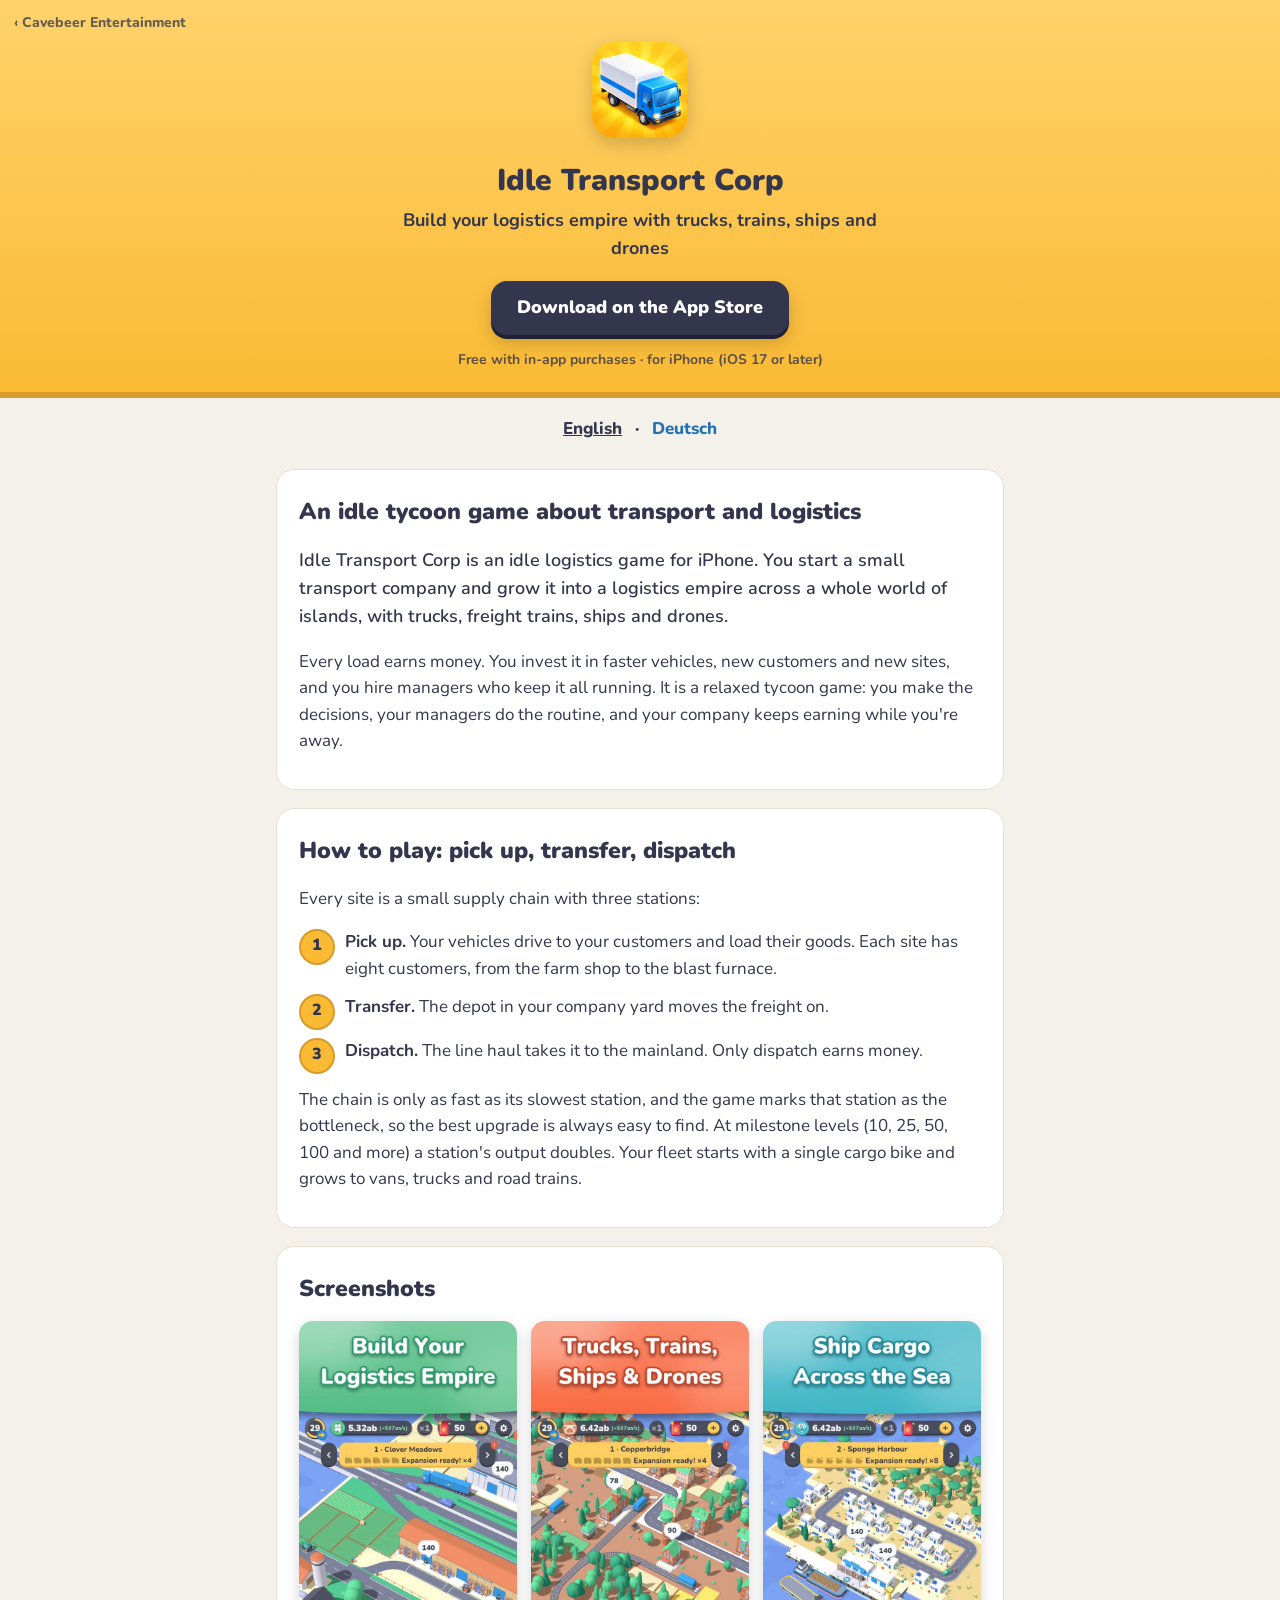
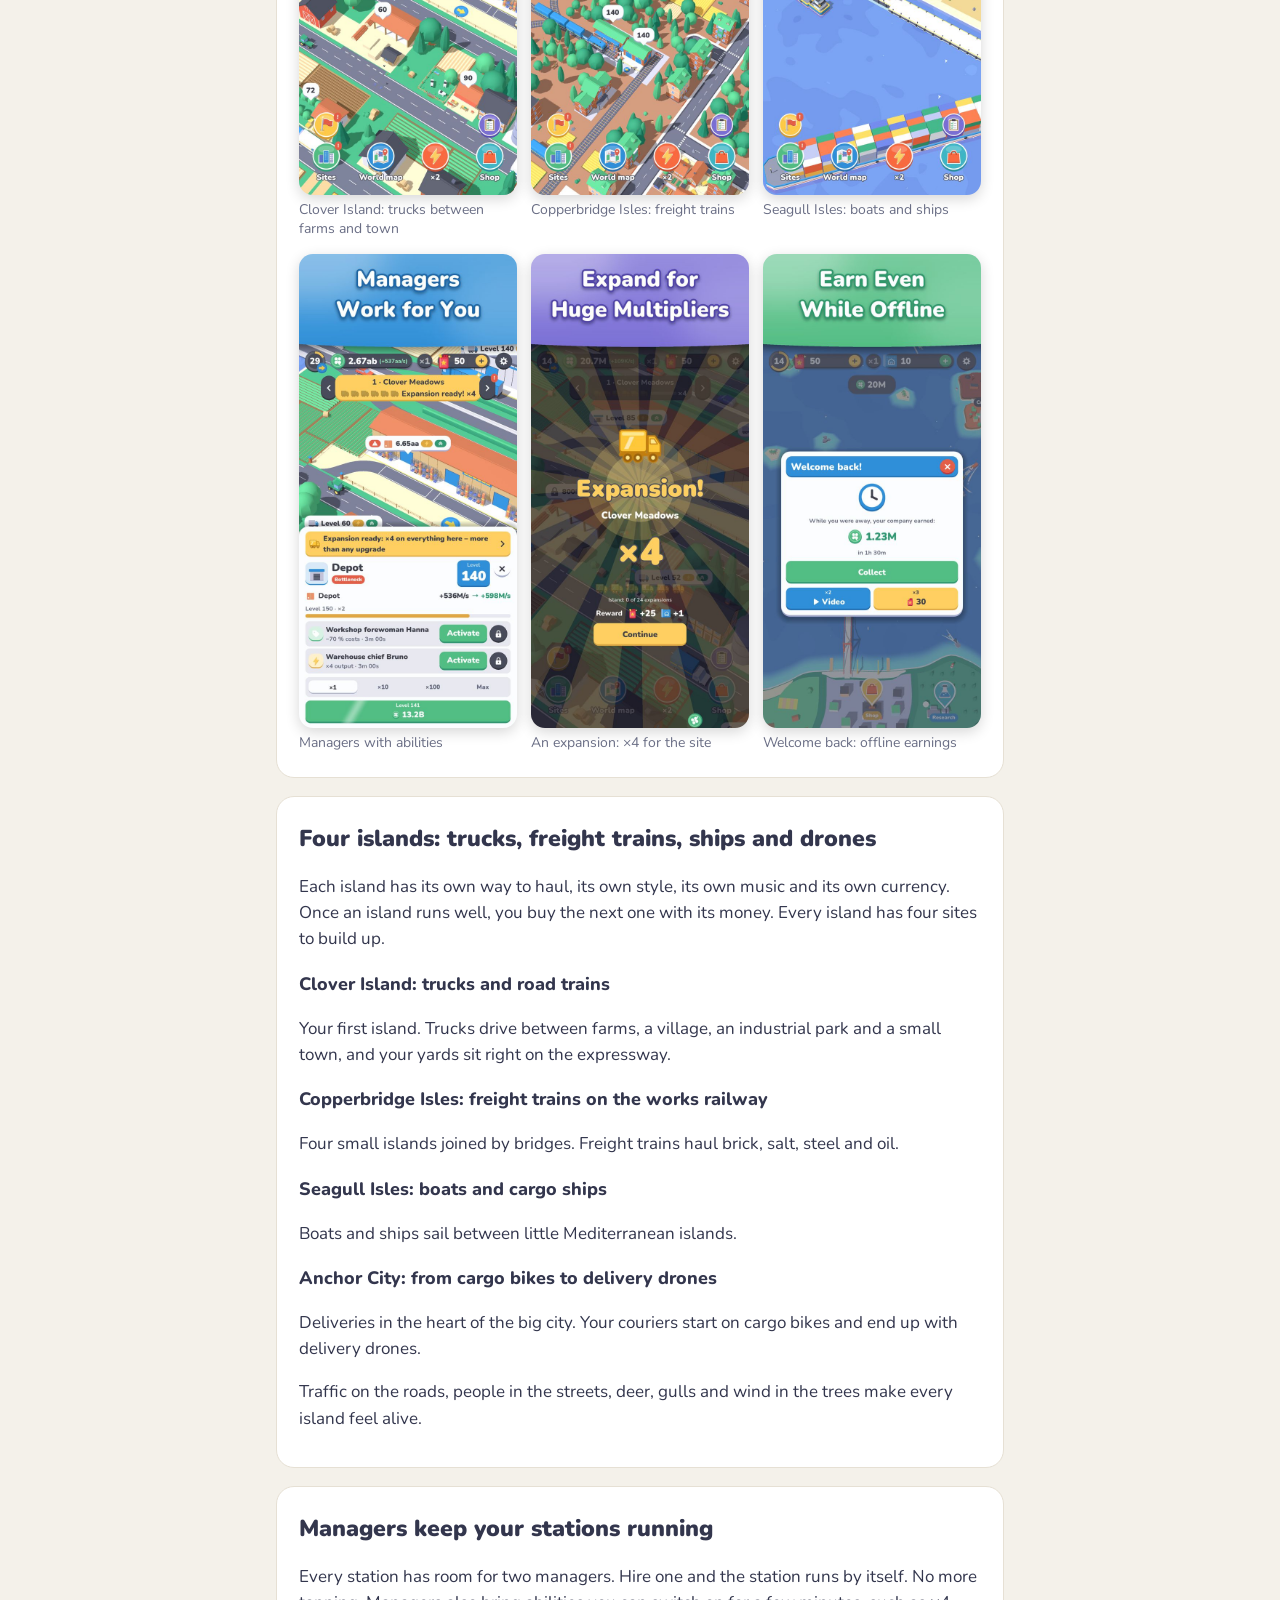
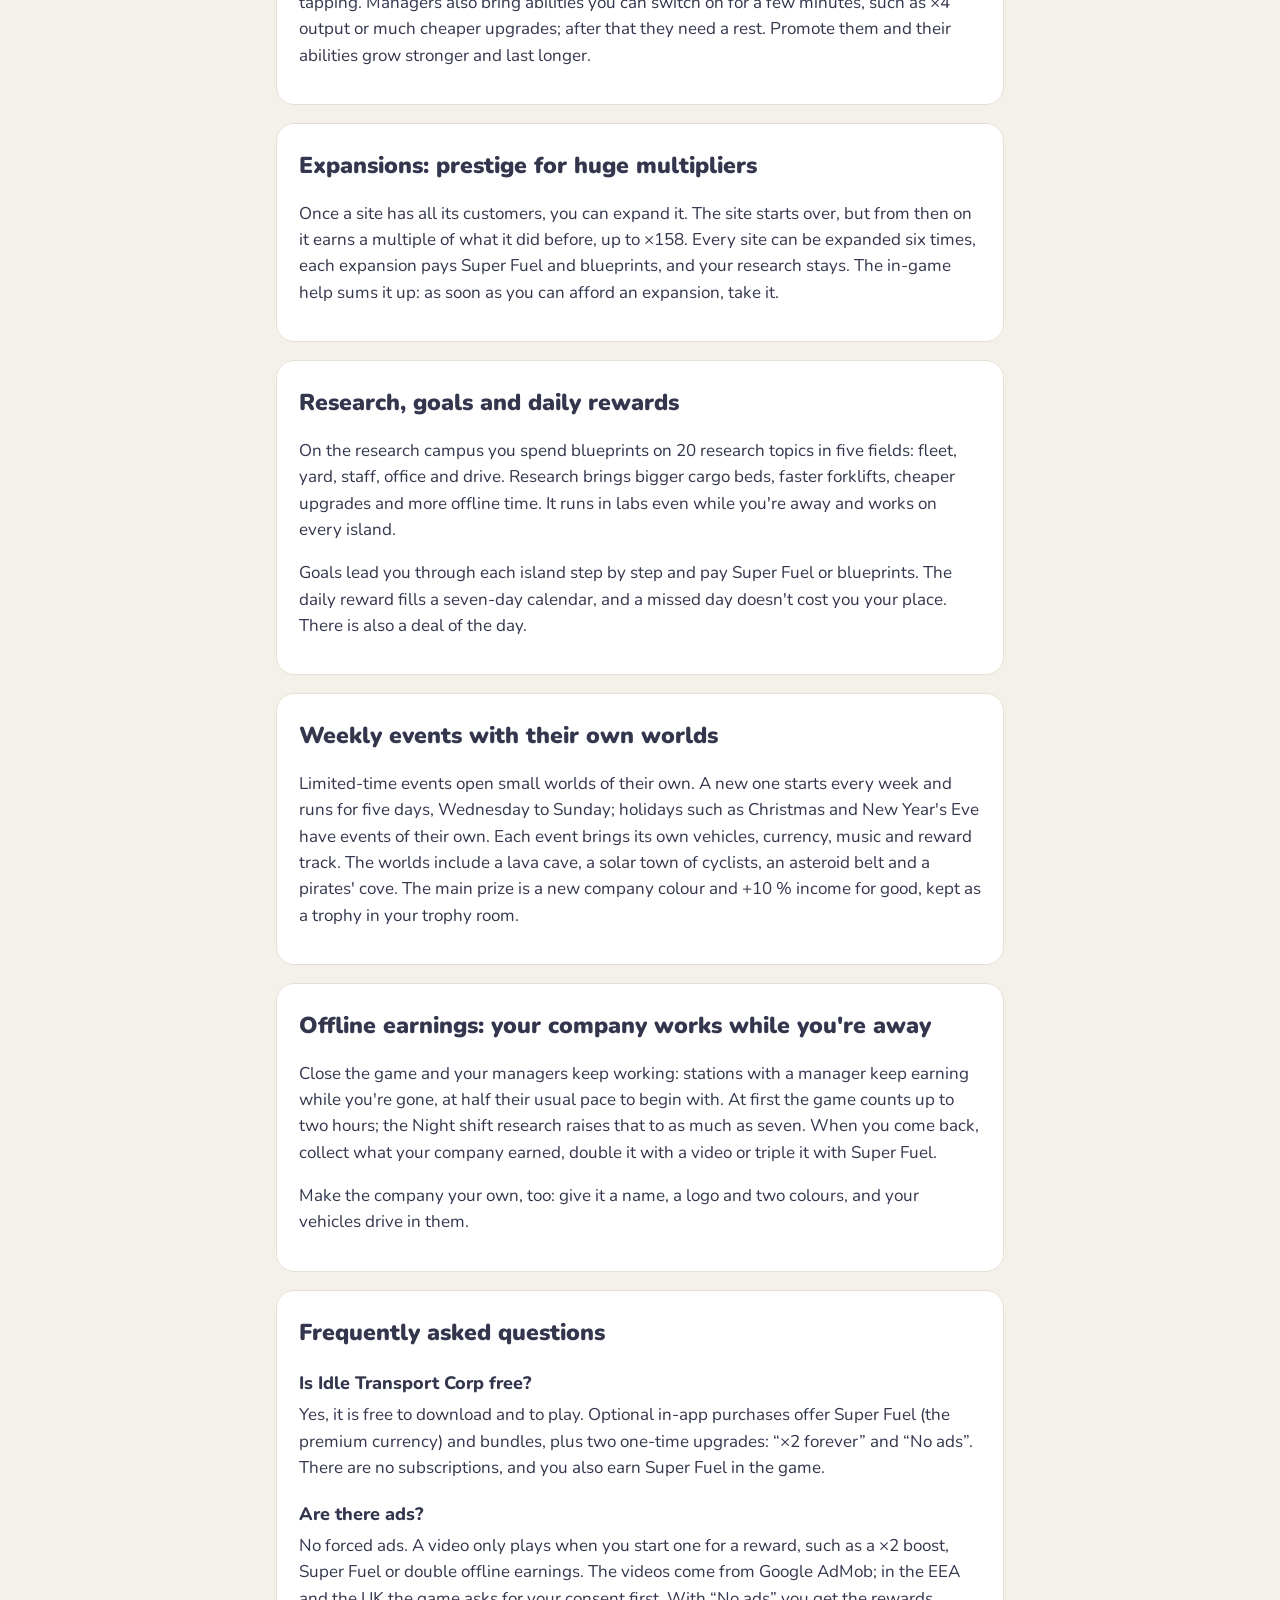
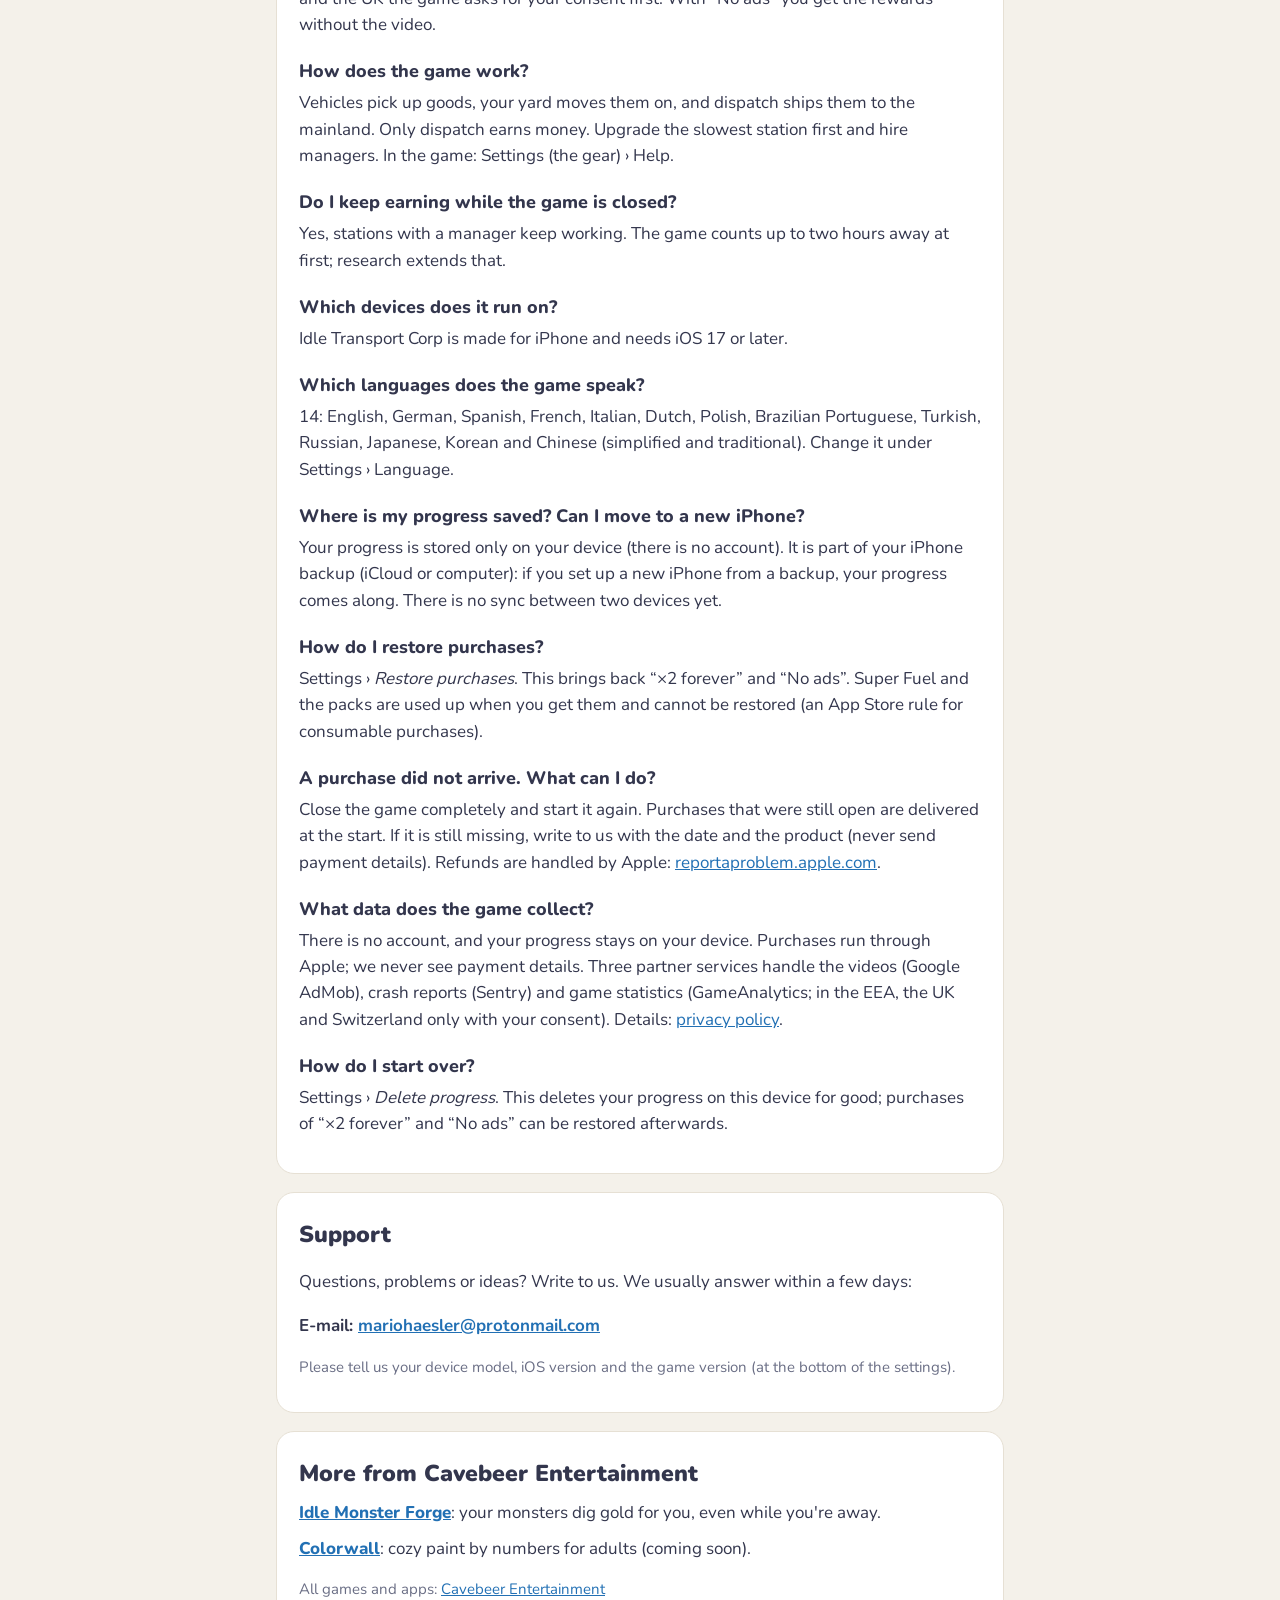
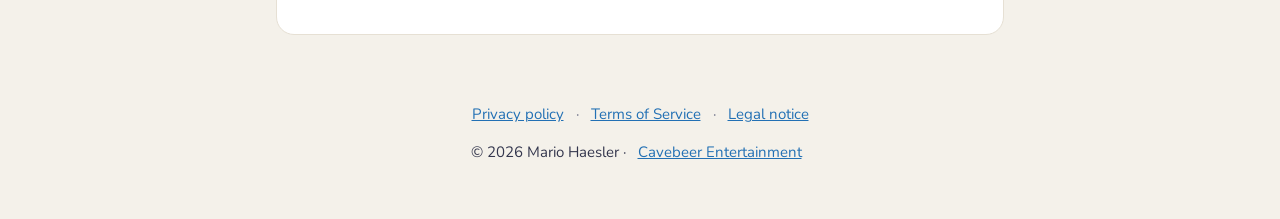
==== commit 03e899d6: "Texts without dash separators between words (reads more natural)" ====
--- a/index.html
+++ b/index.html
@@ -3,7 +3,7 @@
 <head>
 <meta charset="utf-8">
 <meta name="viewport" content="width=device-width, initial-scale=1">
-<title>Idle Transport Corp – Idle Logistics Tycoon for iPhone</title>
+<title>Idle Transport Corp: Idle Logistics Tycoon for iPhone</title>
 <meta name="description" content="Build a logistics empire on your iPhone: trucks, freight trains, ships and drones haul goods across four islands. A free idle tycoon game with managers.">
 <link rel="canonical" href="https://mario-coder-apps.github.io/idletransportcorp-legal/">
 <link rel="alternate" hreflang="en" href="https://mario-coder-apps.github.io/idletransportcorp-legal/">
@@ -13,7 +13,7 @@
 <meta name="apple-itunes-app" content="app-id=6821350913">
 <meta property="og:type" content="website">
 <meta property="og:site_name" content="Cavebeer Entertainment">
-<meta property="og:title" content="Idle Transport Corp – Idle Logistics Tycoon for iPhone">
+<meta property="og:title" content="Idle Transport Corp: Idle Logistics Tycoon for iPhone">
 <meta property="og:description" content="Trucks, freight trains, ships and drones haul goods across four islands. Build your logistics empire in a free idle tycoon game for iPhone.">
 <meta property="og:url" content="https://mario-coder-apps.github.io/idletransportcorp-legal/">
 <meta property="og:image" content="https://mario-coder-apps.github.io/idletransportcorp-legal/og.jpg">
@@ -23,7 +23,7 @@
 <meta property="og:locale" content="en_US">
 <meta property="og:locale:alternate" content="de_DE">
 <meta name="twitter:card" content="summary_large_image">
-<meta name="twitter:title" content="Idle Transport Corp – Idle Logistics Tycoon for iPhone">
+<meta name="twitter:title" content="Idle Transport Corp: Idle Logistics Tycoon for iPhone">
 <meta name="twitter:description" content="Trucks, freight trains, ships and drones haul goods across four islands. Build your logistics empire in a free idle tycoon game for iPhone.">
 <meta name="twitter:image" content="https://mario-coder-apps.github.io/idletransportcorp-legal/og.jpg">
 <meta name="twitter:image:alt" content="Idle Transport Corp: the app icon and three screenshots with trucks, freight trains and ships">
@@ -116,7 +116,7 @@
    "name": "How does the game work?",
    "acceptedAnswer": {
     "@type": "Answer",
-    "text": "Vehicles pick up goods, your yard moves them on, and dispatch ships them to the mainland – only dispatch earns money. Upgrade the slowest station first and hire managers. In the game: Settings (the gear) › Help."
+    "text": "Vehicles pick up goods, your yard moves them on, and dispatch ships them to the mainland. Only dispatch earns money. Upgrade the slowest station first and hire managers. In the game: Settings (the gear) › Help."
    }
   },
   {
@@ -124,7 +124,7 @@
    "name": "Do I keep earning while the game is closed?",
    "acceptedAnswer": {
     "@type": "Answer",
-    "text": "Yes – stations with a manager keep working. The game counts up to two hours away at first; research extends that."
+    "text": "Yes, stations with a manager keep working. The game counts up to two hours away at first; research extends that."
    }
   },
   {
@@ -148,7 +148,7 @@
    "name": "Where is my progress saved? Can I move to a new iPhone?",
    "acceptedAnswer": {
     "@type": "Answer",
-    "text": "Your progress is stored only on your device – there is no account. It is part of your iPhone backup (iCloud or computer): if you set up a new iPhone from a backup, your progress comes along. There is no sync between two devices yet."
+    "text": "Your progress is stored only on your device (there is no account). It is part of your iPhone backup (iCloud or computer): if you set up a new iPhone from a backup, your progress comes along. There is no sync between two devices yet."
    }
   },
   {
@@ -164,7 +164,7 @@
    "name": "A purchase did not arrive. What can I do?",
    "acceptedAnswer": {
     "@type": "Answer",
-    "text": "Close the game completely and start it again – purchases that were still open are delivered at the start. If it is still missing, write to us with the date and the product (never send payment details). Refunds are handled by Apple: reportaproblem.apple.com."
+    "text": "Close the game completely and start it again. Purchases that were still open are delivered at the start. If it is still missing, write to us with the date and the product (never send payment details). Refunds are handled by Apple: reportaproblem.apple.com."
    }
   },
   {
@@ -192,7 +192,7 @@
   <a class="studio-back" href="../">&lsaquo; Cavebeer Entertainment</a>
   <img src="img/icon-192.jpg" alt="Idle Transport Corp app icon" width="96" height="96">
   <h1>Idle Transport Corp</h1>
-  <p class="pitch">Build your logistics empire – with trucks, trains, ships and drones</p>
+  <p class="pitch">Build your logistics empire with trucks, trains, ships and drones</p>
   <a class="store" id="store" href="https://apps.apple.com/app/id6821350913">Download on the App Store</a>
   <div class="iab" id="iab" hidden>
     <div class="iab-arrow" aria-hidden="true">&#8599;</div>
@@ -212,7 +212,7 @@
 <section class="card" id="about">
   <h2>An idle tycoon game about transport and logistics</h2>
   <p class="lead">Idle Transport Corp is an idle logistics game for iPhone. You start a small transport company and
-  grow it into a logistics empire across a whole world of islands – with trucks, freight trains, ships and drones.</p>
+  grow it into a logistics empire across a whole world of islands, with trucks, freight trains, ships and drones.</p>
   <p>Every load earns money. You invest it in faster vehicles, new customers and new sites, and you hire managers
   who keep it all running. It is a relaxed tycoon game: you make the decisions, your managers do the routine, and your
   company keeps earning while you're away.</p>
@@ -227,7 +227,7 @@
     <li><strong>Transfer.</strong> The depot in your company yard moves the freight on.</li>
     <li><strong>Dispatch.</strong> The line haul takes it to the mainland. Only dispatch earns money.</li>
   </ol>
-  <p>The chain is only as fast as its slowest station, and the game marks that station as the bottleneck – so the
+  <p>The chain is only as fast as its slowest station, and the game marks that station as the bottleneck, so the
   best upgrade is always easy to find. At milestone levels (10, 25, 50, 100 and more) a station's output
   doubles. Your fleet starts with a single cargo bike and grows to vans, trucks and road
   trains.</p>
@@ -281,7 +281,7 @@
 
 <section class="card" id="managers">
   <h2>Managers keep your stations running</h2>
-  <p>Every station has room for two managers. Hire one and the station runs by itself – no more tapping. Managers
+  <p>Every station has room for two managers. Hire one and the station runs by itself. No more tapping. Managers
   also bring abilities you can switch on for a few minutes, such as ×4 output or much cheaper upgrades; after that
   they need a rest. Promote them and their abilities grow stronger and last longer.</p>
 </section>
@@ -289,7 +289,7 @@
 <section class="card" id="expansions">
   <h2>Expansions: prestige for huge multipliers</h2>
   <p>Once a site has all its customers, you can expand it. The site starts over, but from then on it earns a
-  multiple of what it did before – up to ×158. Every site can be expanded six times, each expansion pays Super Fuel
+  multiple of what it did before, up to ×158. Every site can be expanded six times, each expansion pays Super Fuel
   and blueprints, and your research stays. The in-game help sums it up: as soon as you can afford an expansion, take
   it.</p>
 </section>
@@ -297,8 +297,8 @@
 <section class="card" id="research">
   <h2>Research, goals and daily rewards</h2>
   <p>On the research campus you spend blueprints on 20 research topics in five fields: fleet, yard, staff, office and
-  drive. Bigger cargo beds, faster forklifts, cheaper upgrades, more offline time – research runs in labs even while
-  you're away and works on every island.</p>
+  drive. Research brings bigger cargo beds, faster forklifts, cheaper upgrades and more offline time. It runs in labs
+  even while you're away and works on every island.</p>
   <p>Goals lead you through each island step by step and pay Super Fuel or blueprints. The daily reward fills a
   seven-day calendar, and a missed day doesn't cost you your place. There is also a deal of the day.</p>
 </section>
@@ -307,8 +307,8 @@
   <h2>Weekly events with their own worlds</h2>
   <p>Limited-time events open small worlds of their own. A new one starts every week and runs for five days,
   Wednesday to Sunday; holidays such as Christmas and New Year's Eve have events of their own. Each
-  event brings its own vehicles, currency, music and reward track – from a lava cave to a solar town of cyclists, an
-  asteroid belt and a pirates' cove. The main prize is a new company colour and +10&nbsp;% income for good, kept as a
+  event brings its own vehicles, currency, music and reward track. The worlds include a lava cave, a solar town of
+  cyclists, an asteroid belt and a pirates' cove. The main prize is a new company colour and +10&nbsp;% income for good, kept as a
   trophy in your trophy room.</p>
 </section>
 
@@ -316,8 +316,8 @@
   <h2>Offline earnings: your company works while you're away</h2>
   <p>Close the game and your managers keep working: stations with a manager keep earning while you're gone, at half
   their usual pace to begin with. At first the game counts up to two hours; the Night shift research raises that to as much as seven. When you
-  come back, collect what your company earned – or double it with a video, or triple it with Super Fuel.</p>
-  <p>Make the company your own, too: give it a name, a logo and two colours – your vehicles drive in them.</p>
+  come back, collect what your company earned, double it with a video or triple it with Super Fuel.</p>
+  <p>Make the company your own, too: give it a name, a logo and two colours, and your vehicles drive in them.</p>
 </section>
 
 <section class="card faq" id="faq">
@@ -334,11 +334,11 @@
   With “No ads” you get the rewards without the video.</p>
 
   <h3>How does the game work?</h3>
-  <p>Vehicles pick up goods, your yard moves them on, and dispatch ships them to the mainland – only dispatch earns
+  <p>Vehicles pick up goods, your yard moves them on, and dispatch ships them to the mainland. Only dispatch earns
   money. Upgrade the slowest station first and hire managers. In the game: Settings (the gear) › Help.</p>
 
   <h3>Do I keep earning while the game is closed?</h3>
-  <p>Yes – stations with a manager keep working. The game counts up to two hours away at first; research extends
+  <p>Yes, stations with a manager keep working. The game counts up to two hours away at first; research extends
   that.</p>
 
   <h3>Which devices does it run on?</h3>
@@ -349,7 +349,7 @@
   Korean and Chinese (simplified and traditional). Change it under Settings › Language.</p>
 
   <h3>Where is my progress saved? Can I move to a new iPhone?</h3>
-  <p>Your progress is stored only on your device – there is no account. It is part of your iPhone backup (iCloud or
+  <p>Your progress is stored only on your device (there is no account). It is part of your iPhone backup (iCloud or
   computer): if you set up a new iPhone from a backup, your progress comes along. There is no sync between two devices
   yet.</p>
 
@@ -358,7 +358,7 @@
   up when you get them and cannot be restored (an App Store rule for consumable purchases).</p>
 
   <h3>A purchase did not arrive. What can I do?</h3>
-  <p>Close the game completely and start it again – purchases that were still open are delivered at the start. If it is
+  <p>Close the game completely and start it again. Purchases that were still open are delivered at the start. If it is
   still missing, write to us with the date and the product (never send payment details). Refunds are handled by Apple:
   <a href="https://reportaproblem.apple.com">reportaproblem.apple.com</a>.</p>
 
@@ -374,7 +374,7 @@
 
 <section class="card" id="support">
   <h2>Support</h2>
-  <p>Questions, problems or ideas? Write to us – we usually answer within a few days:</p>
+  <p>Questions, problems or ideas? Write to us. We usually answer within a few days:</p>
   <p><strong>E-mail: <a href="mailto:mariohaesler@protonmail.com">mariohaesler@protonmail.com</a></strong></p>
   <p class="soft">Please tell us your device model, iOS version and the game version (at the bottom of the settings).</p>
 </section>
@@ -382,9 +382,9 @@
 <section class="card" id="more">
   <h2>More from Cavebeer Entertainment</h2>
   <ul class="apps">
-    <li><a href="../idlemonsterforge-legal/">Idle Monster Forge</a> – your monsters dig gold for you, even while
+    <li><a href="../idlemonsterforge-legal/">Idle Monster Forge</a>: your monsters dig gold for you, even while
     you're away.</li>
-    <li><a href="../colorwall-legal/">Colorwall</a> – cozy paint by numbers for adults (coming soon).</li>
+    <li><a href="../colorwall-legal/">Colorwall</a>: cozy paint by numbers for adults (coming soon).</li>
   </ul>
   <p class="soft">All games and apps: <a href="../">Cavebeer Entertainment</a></p>
 </section>
@@ -412,7 +412,7 @@
     var btn = document.getElementById("copy-link");
     btn.addEventListener("click", function () {
       var de = document.documentElement.lang === "de";
-      var done = function () { btn.textContent = de ? "Kopiert – öffne Safari und füge ihn ein" : "Copied - open Safari and paste it"; };
+      var done = function () { btn.textContent = de ? "Kopiert. Öffne Safari und füge ihn ein" : "Copied. Open Safari and paste it"; };
       if (navigator.clipboard && navigator.clipboard.writeText) {
         navigator.clipboard.writeText(link).then(done, function () { prompt(de ? "Link kopieren:" : "Copy this link:", link); });
       } else {
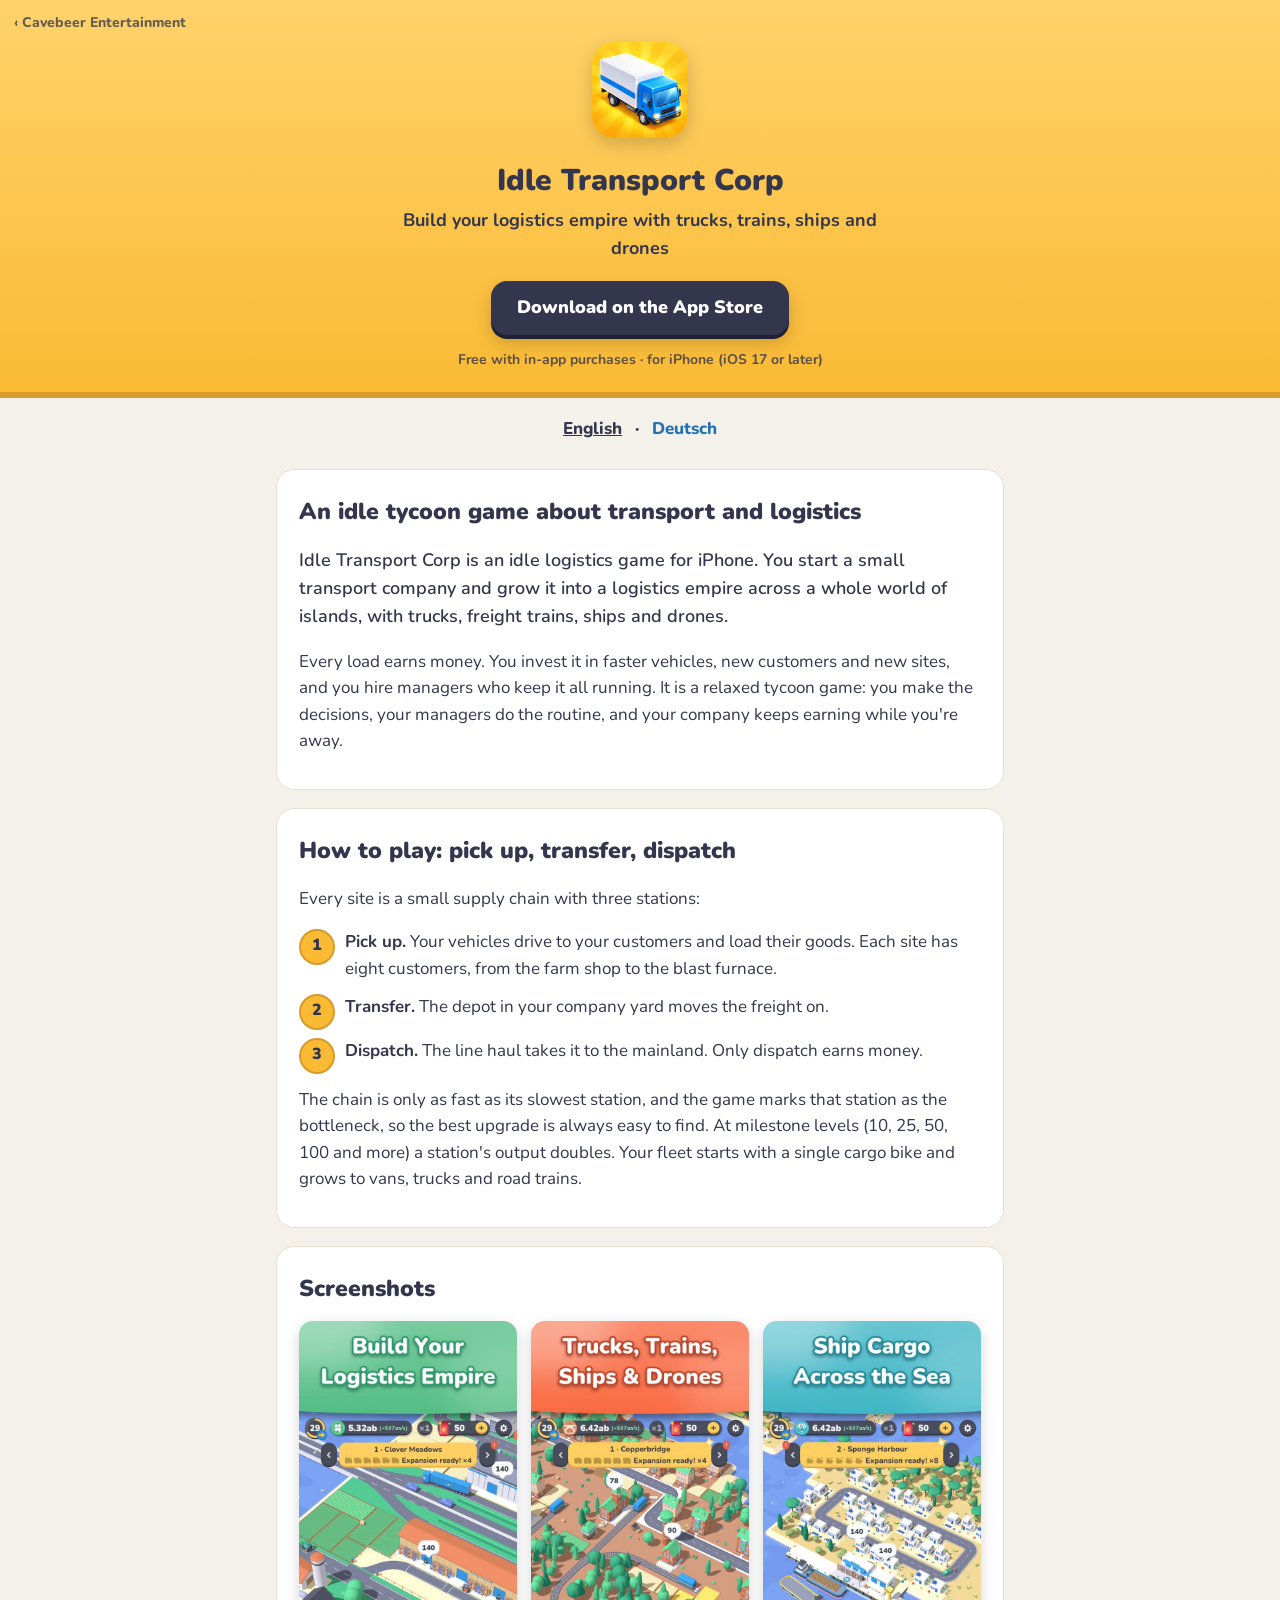
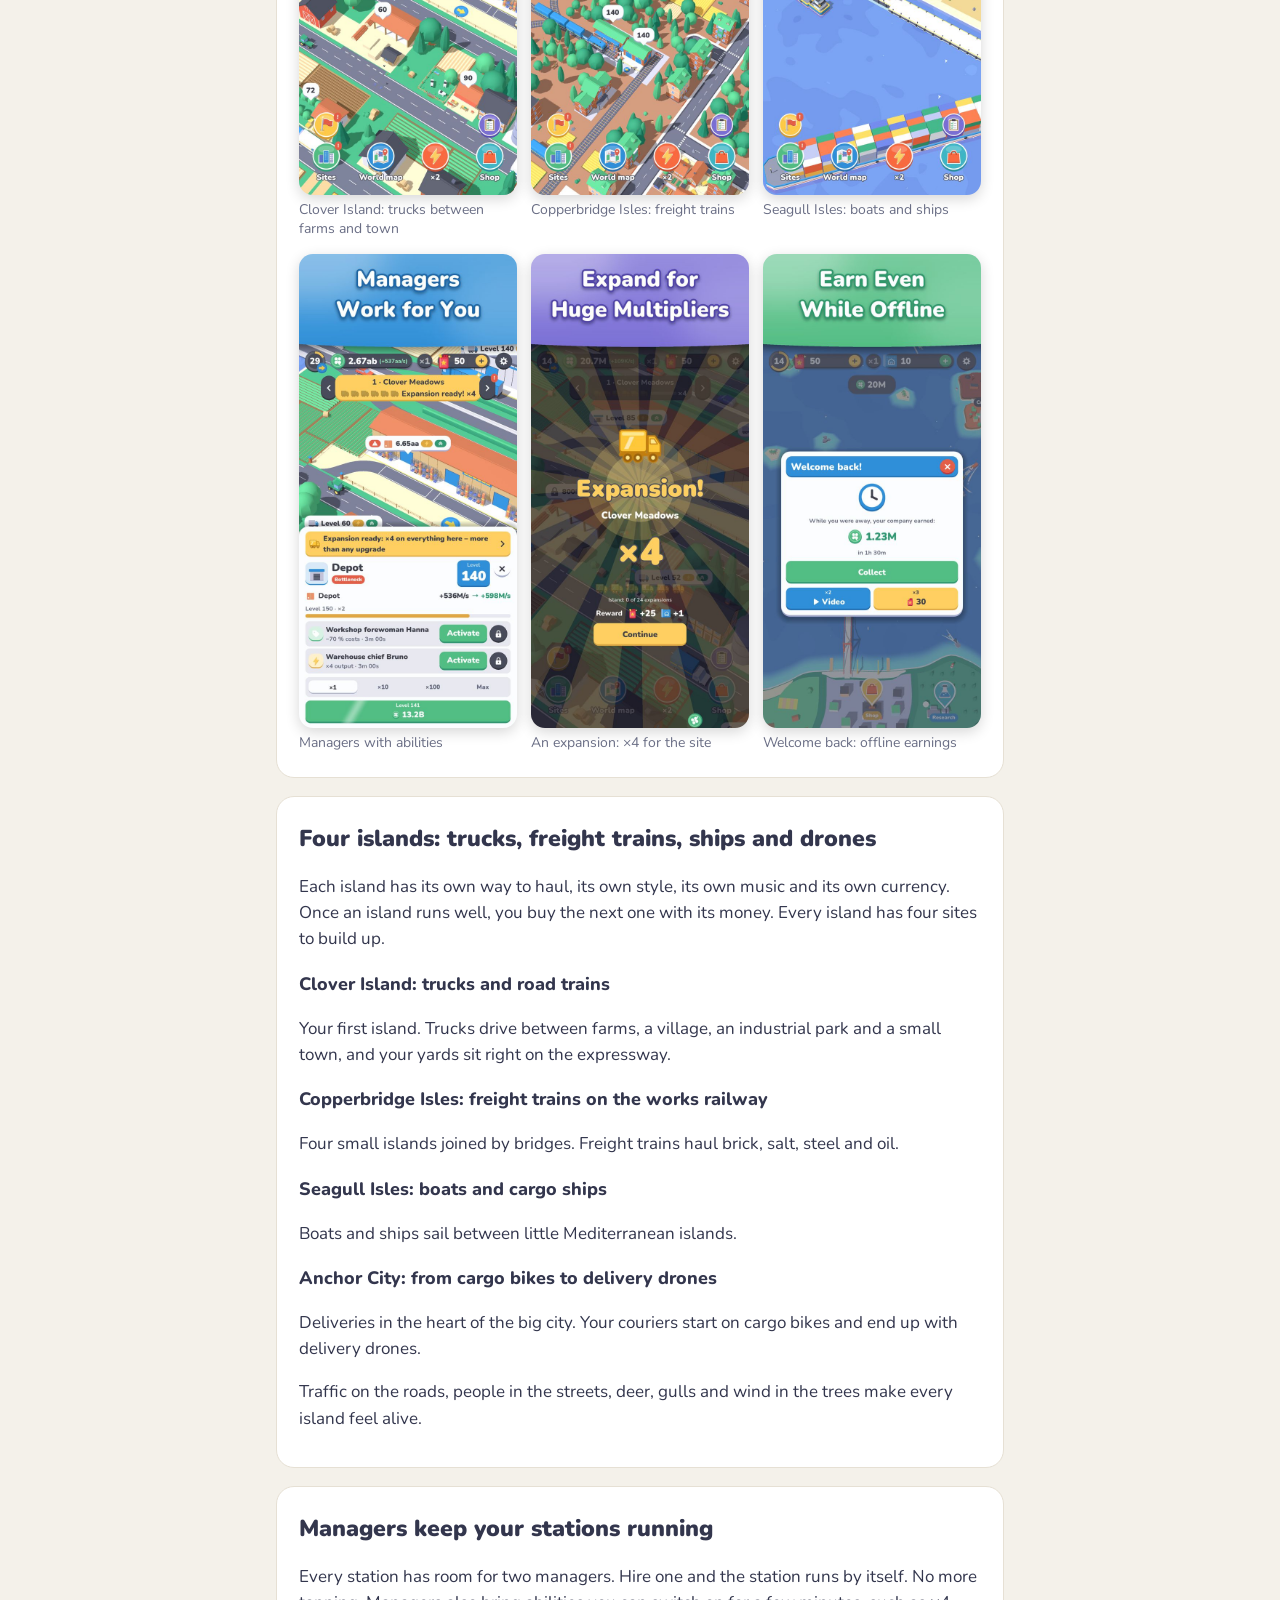
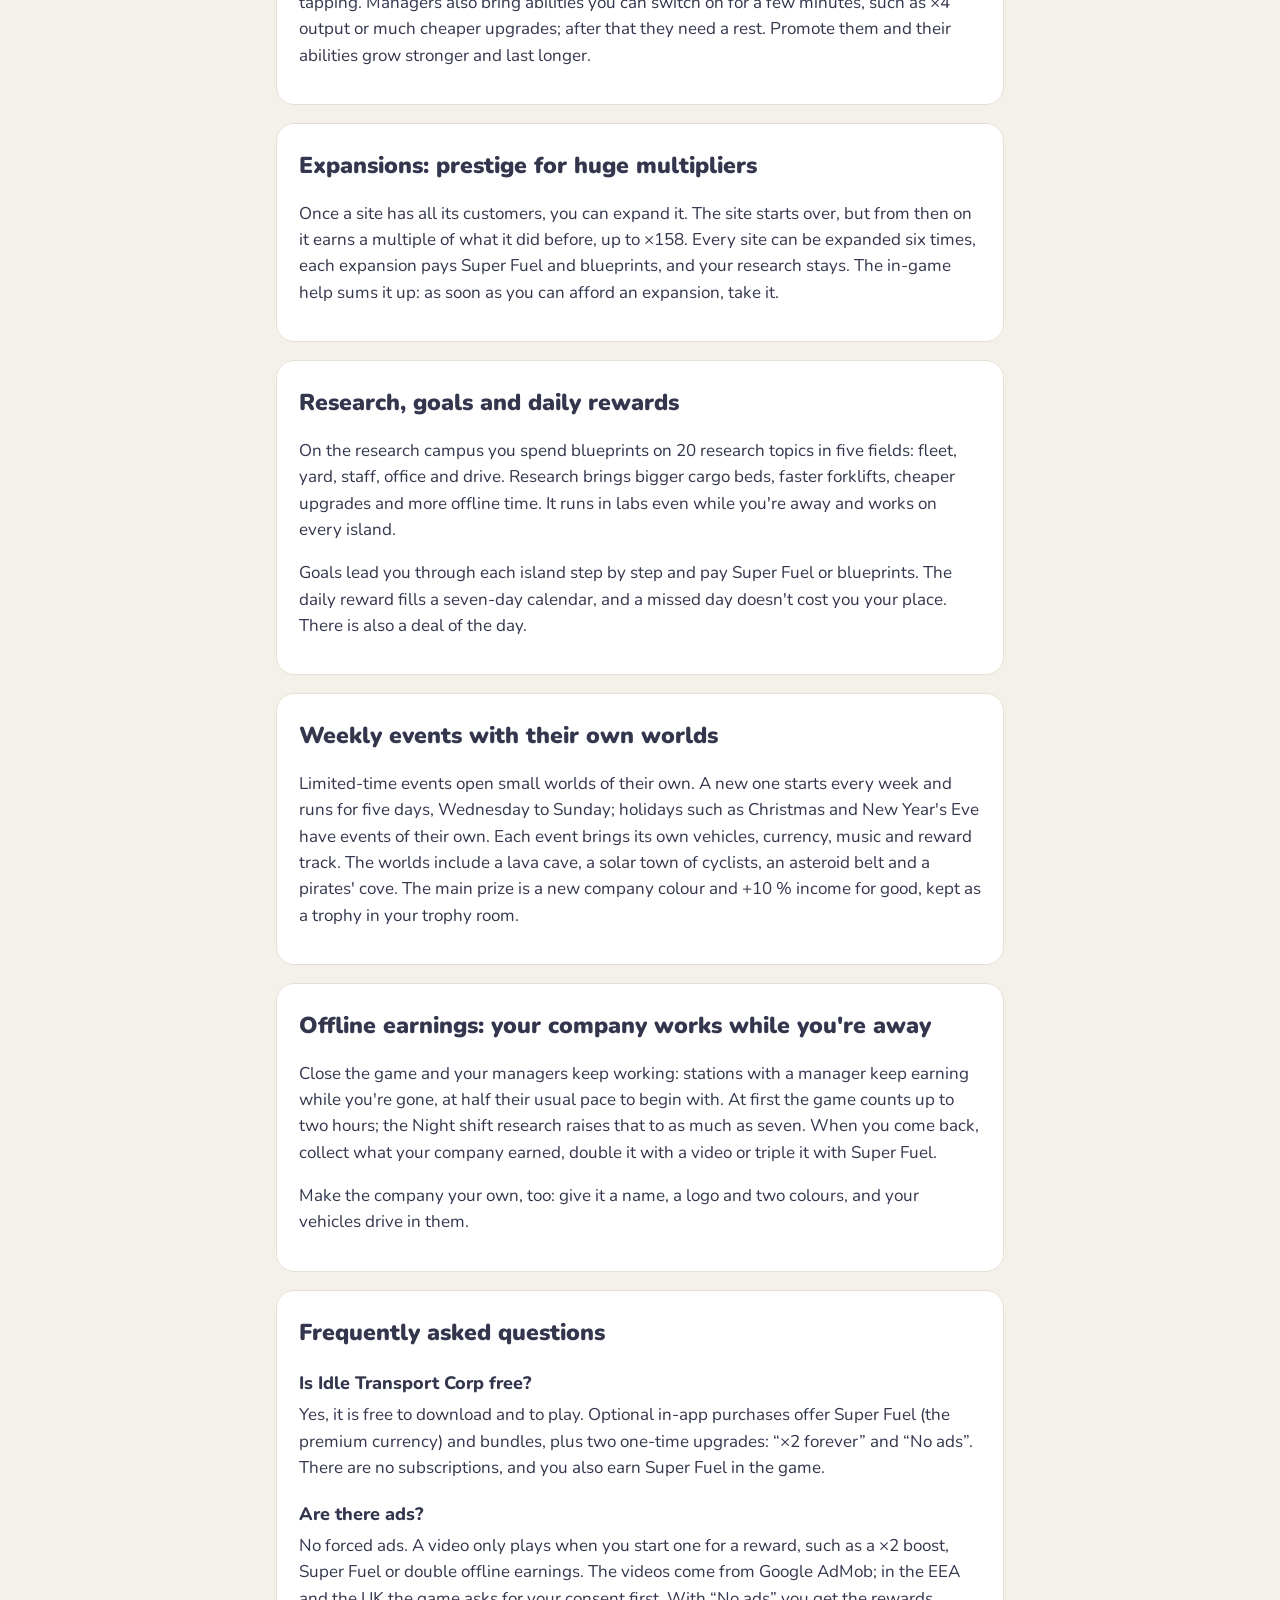
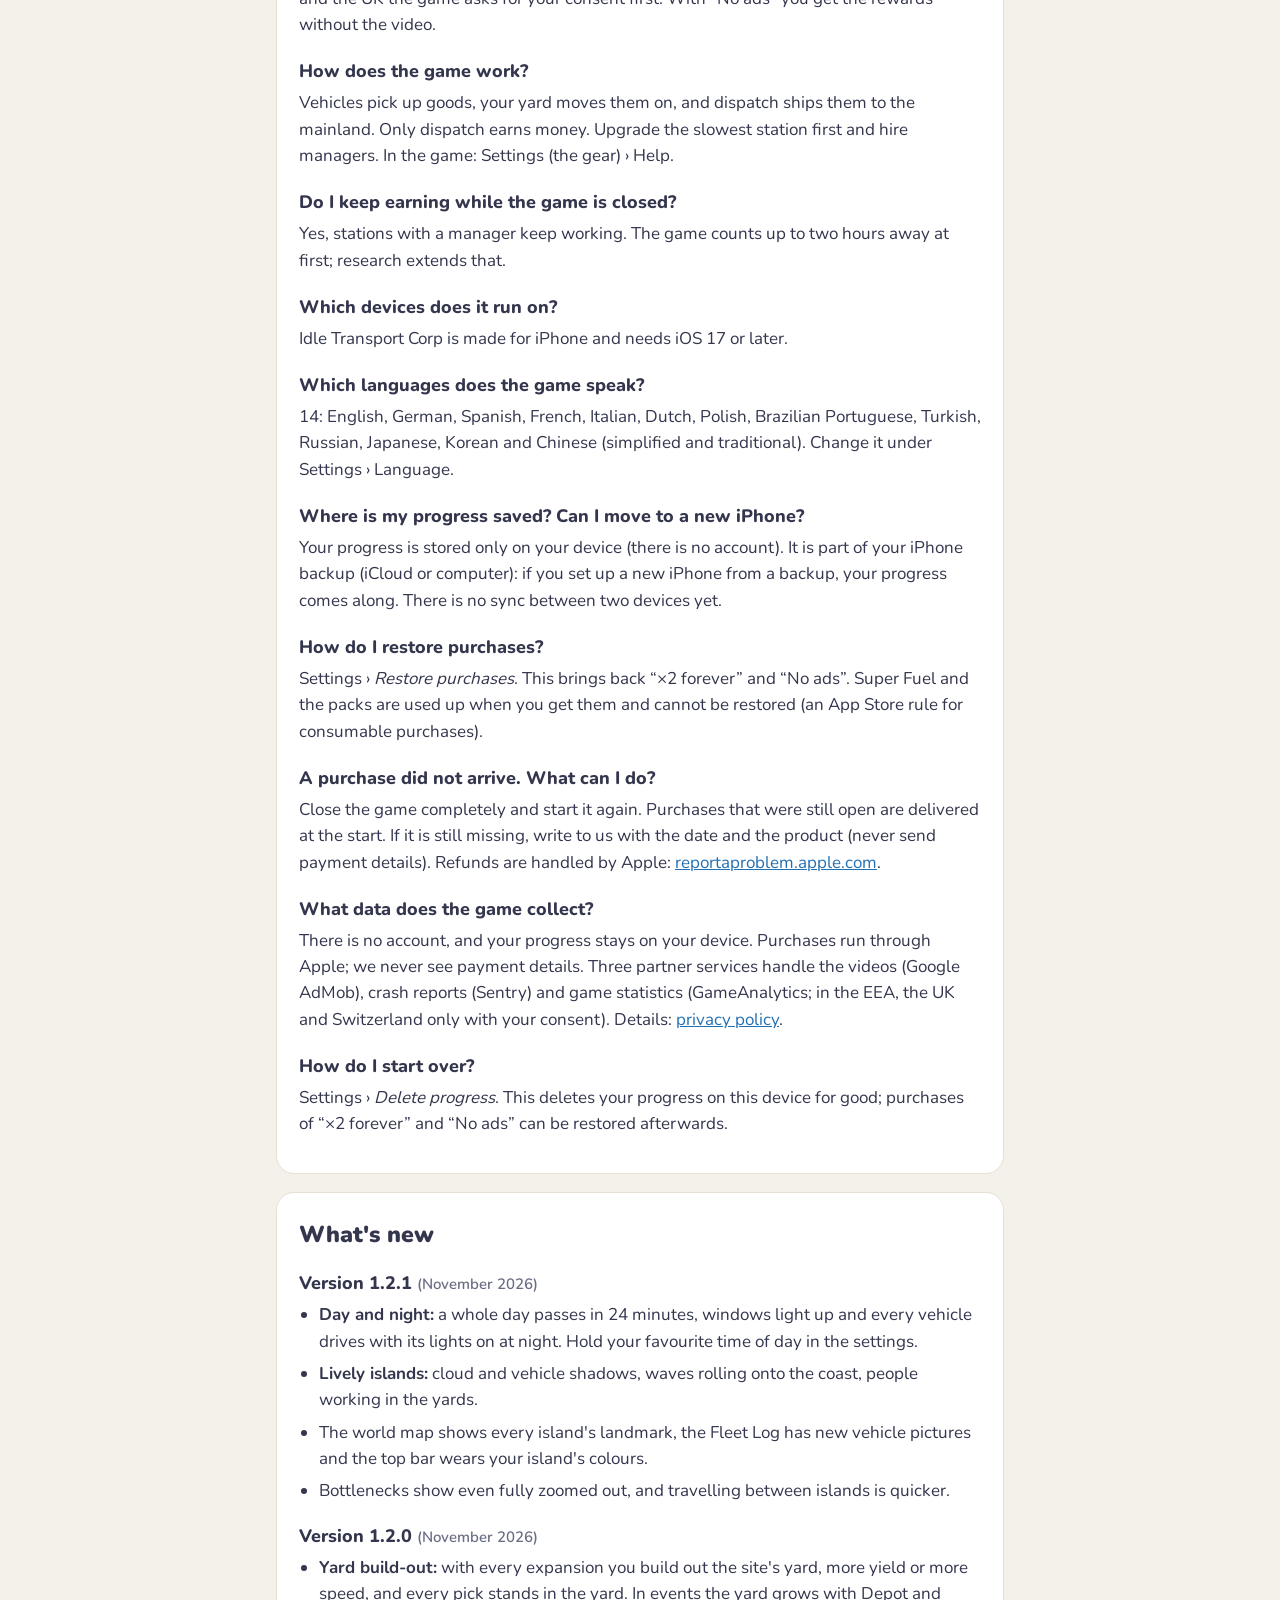
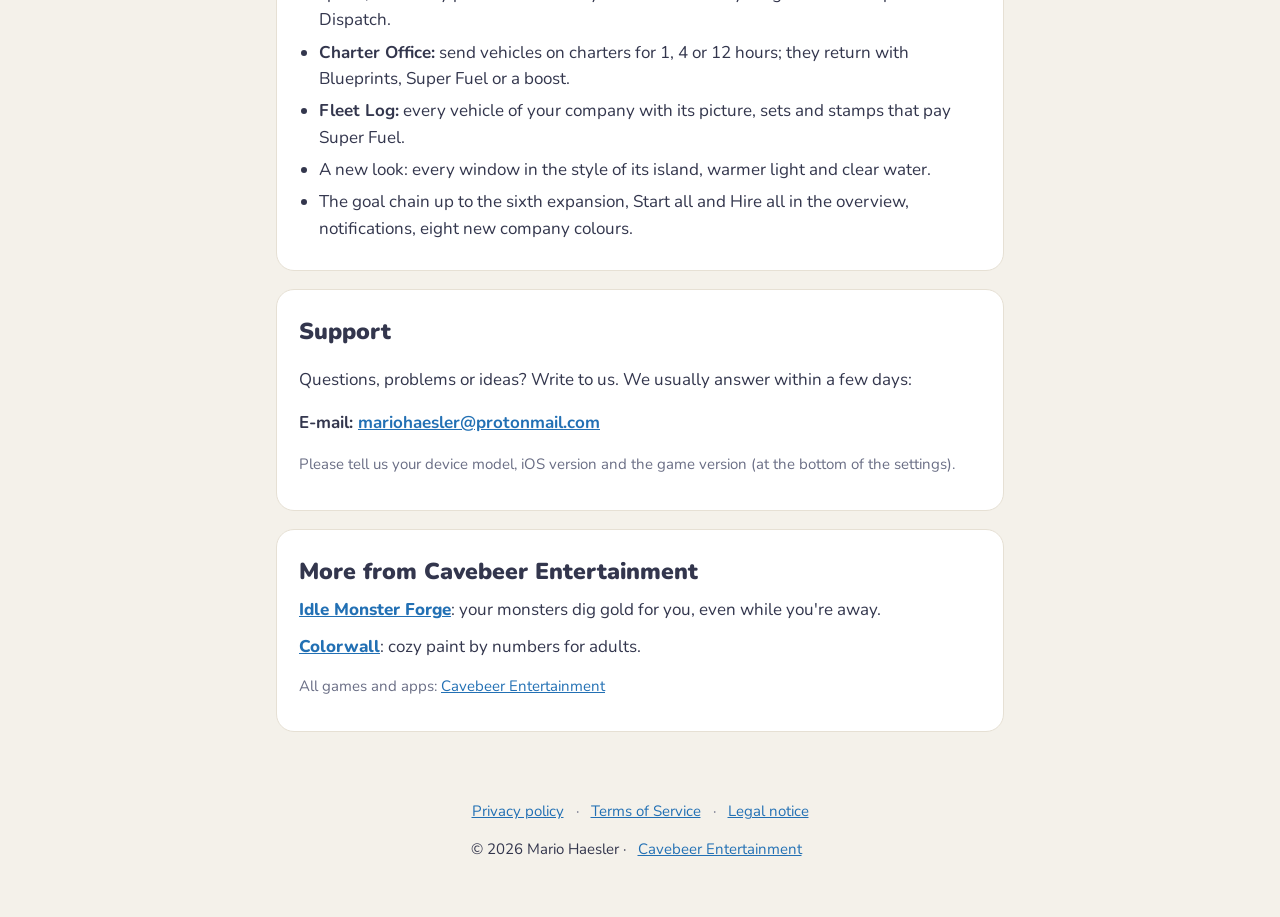
==== commit e4a31761: "What's new: changelog of versions 1.2.1 and 1.2.0 (EN + DE); Colorwall is in the App Store Co-Author" ====
--- a/index.html
+++ b/index.html
@@ -372,6 +372,34 @@
   and “No ads” can be restored afterwards.</p>
 </section>
 
+<section class="card changelog" id="whats-new">
+  <h2>What's new</h2>
+
+  <h3>Version 1.2.1 <span class="soft">(November 2026)</span></h3>
+  <ul>
+    <li><strong>Day and night:</strong> a whole day passes in 24 minutes, windows light up and every vehicle drives
+    with its lights on at night. Hold your favourite time of day in the settings.</li>
+    <li><strong>Lively islands:</strong> cloud and vehicle shadows, waves rolling onto the coast, people working in
+    the yards.</li>
+    <li>The world map shows every island's landmark, the Fleet Log has new vehicle pictures and the top bar wears your
+    island's colours.</li>
+    <li>Bottlenecks show even fully zoomed out, and travelling between islands is quicker.</li>
+  </ul>
+
+  <h3>Version 1.2.0 <span class="soft">(November 2026)</span></h3>
+  <ul>
+    <li><strong>Yard build-out:</strong> with every expansion you build out the site's yard, more yield or more speed,
+    and every pick stands in the yard. In events the yard grows with Depot and Dispatch.</li>
+    <li><strong>Charter Office:</strong> send vehicles on charters for 1, 4 or 12 hours; they return with Blueprints,
+    Super Fuel or a boost.</li>
+    <li><strong>Fleet Log:</strong> every vehicle of your company with its picture, sets and stamps that pay Super
+    Fuel.</li>
+    <li>A new look: every window in the style of its island, warmer light and clear water.</li>
+    <li>The goal chain up to the sixth expansion, Start all and Hire all in the overview, notifications, eight new
+    company colours.</li>
+  </ul>
+</section>
+
 <section class="card" id="support">
   <h2>Support</h2>
   <p>Questions, problems or ideas? Write to us. We usually answer within a few days:</p>
@@ -384,7 +412,7 @@
   <ul class="apps">
     <li><a href="../idlemonsterforge-legal/">Idle Monster Forge</a>: your monsters dig gold for you, even while
     you're away.</li>
-    <li><a href="../colorwall-legal/">Colorwall</a>: cozy paint by numbers for adults (coming soon).</li>
+    <li><a href="../colorwall-legal/">Colorwall</a>: cozy paint by numbers for adults.</li>
   </ul>
   <p class="soft">All games and apps: <a href="../">Cavebeer Entertainment</a></p>
 </section>
--- a/style.css
+++ b/style.css
@@ -172,3 +172,8 @@
 @media (max-width: 420px) {
   .content section.card { padding: 4px 18px 14px; }
 }
+
+/* What's new (the changelog) */
+.changelog h3 .soft { font-weight: 600; }
+.changelog ul { padding-left: 20px; margin: 4px 0 10px; }
+.changelog li { margin: 0 0 6px; }
